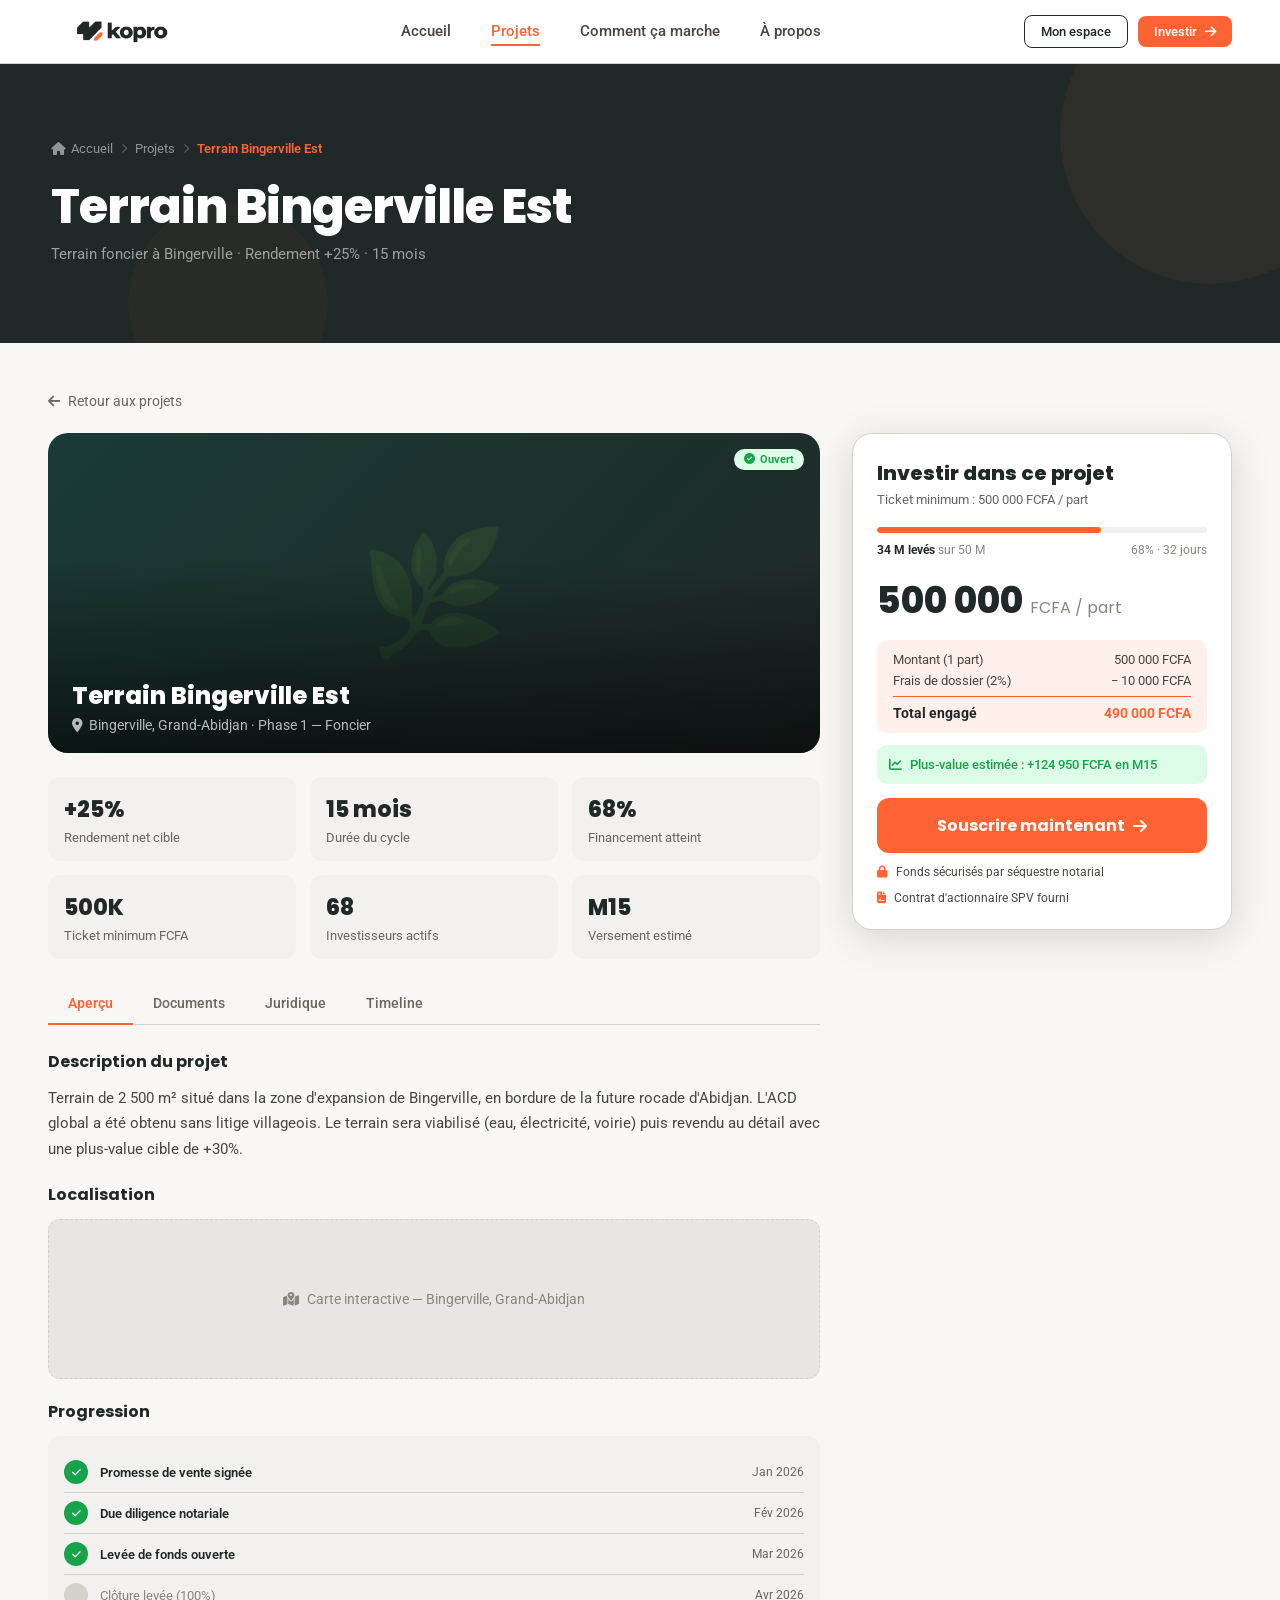
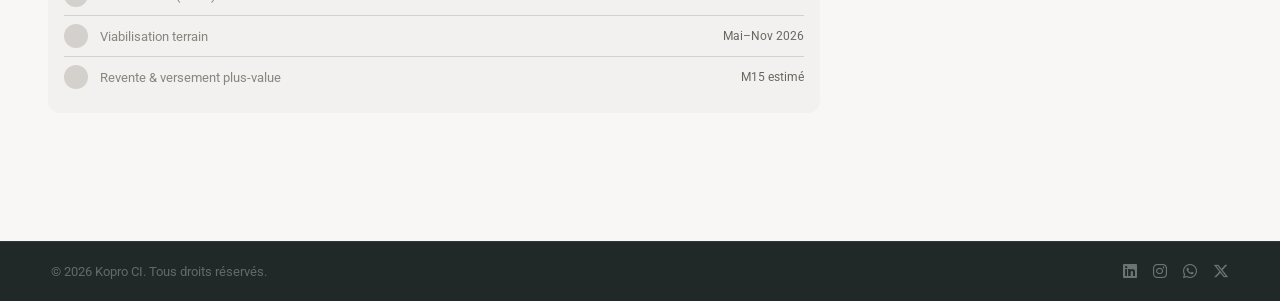
==== detail.html @ 13fc4066 "first commit" ====
<!DOCTYPE html>
<html lang="fr">

<head>
  <meta charset="UTF-8" />
  <meta name="viewport" content="width=device-width, initial-scale=1.0" />
  <title>Kopro — Terrain Bingerville Est</title>
  <link
    href="https://fonts.googleapis.com/css2?family=Poppins:wght@400;500;600;700;800&family=Roboto:wght@300;400;500&display=swap"
    rel="stylesheet" />
  <link rel="stylesheet" href="https://cdnjs.cloudflare.com/ajax/libs/font-awesome/6.5.1/css/all.min.css" />
  <link rel="stylesheet" href="css/style.css" />
</head>

<body>


  <!-- ════════════════════════════════════
     NAVIGATION
════════════════════════════════════ -->
  <nav class="nav">
    <a class="nav-logo" href="index.html">
      <img src="assets/images/logo2.png" alt="Kopro Logo" class="nav-logo-img">
    </a>
    <div class="nav-links">
      <a class="nav-link" href="index.html">Accueil</a>
      <a class="nav-link  active" href="projects.html">Projets</a>
      <a class="nav-link" href="#">Comment ça marche</a>
      <a class="nav-link" href="#">À propos</a>
    </div>
    <div class="nav-actions">
      <a class="btn-secondary btn-sm" href="dashboard.html">Mon espace</a>
      <a class="btn-primary btn-sm" href="subscribe.html">Investir <i class="fa-solid fa-arrow-right"></i></a>
    </div>
  </nav>

  <!-- ════════════════════════════════════
     BANNIÈRE
════════════════════════════════════ -->
  <div class="page-banner">
    <div class="breadcrumb">
      <a class="breadcrumb-link" href="index.html">
        <i class="fa-solid fa-house"></i> Accueil
      </a>
      <i class="fa-solid fa-chevron-right breadcrumb-sep"></i>
      <a class="breadcrumb-link" href="projects.html">Projets</a>
      <i class="fa-solid fa-chevron-right breadcrumb-sep"></i>
      <span class="breadcrumb-current">Terrain Bingerville Est</span>
    </div>
    <div class="page-banner-inner">
      <!-- Gauche -->
      <div class="page-banner-left">
        <h1 class="page-banner-title">Terrain Bingerville Est</h1>
        <p class="page-banner-sub">
          Terrain foncier à Bingerville · Rendement +25% · 15 mois
        </p>
      </div>

    </div>
  </div>

  <!-- ════════════════════════════════════
     CONTENU PRINCIPAL
════════════════════════════════════ -->
  <div class="project-detail">

    <a class="btn-back" href="projects.html">
      <i class="fa-solid fa-arrow-left"></i> Retour aux projets
    </a>

    <div class="detail-grid">


      <!-- ══════════════════════════════
         COLONNE GAUCHE
    ══════════════════════════════ -->
      <div class="detail-left">

        <!-- Image bannière projet -->
        <div class="detail-banner">
          <span class="detail-banner-emoji">🌿</span>
          <div class="detail-banner-overlay"></div>
          <div class="detail-banner-content">
            <div class="detail-banner-title">Terrain Bingerville Est</div>
            <div class="detail-banner-sub">
              <i class="fa-solid fa-location-dot"></i>
              Bingerville, Grand-Abidjan · Phase 1 — Foncier
            </div>
          </div>
          <div class="badge badge-green detail-banner-badge">
            <i class="fa-solid fa-circle-check"></i> Ouvert
          </div>
        </div>

        <!-- Métriques clés -->
        <div class="detail-metrics">

          <div class="detail-metric">
            <div class="detail-metric-val text-orange">+25%</div>
            <div class="detail-metric-lbl">Rendement net cible</div>
          </div>

          <div class="detail-metric">
            <div class="detail-metric-val">15 mois</div>
            <div class="detail-metric-lbl">Durée du cycle</div>
          </div>

          <div class="detail-metric">
            <div class="detail-metric-val">68%</div>
            <div class="detail-metric-lbl">Financement atteint</div>
          </div>

          <div class="detail-metric">
            <div class="detail-metric-val">500K</div>
            <div class="detail-metric-lbl">Ticket minimum FCFA</div>
          </div>

          <div class="detail-metric">
            <div class="detail-metric-val">68</div>
            <div class="detail-metric-lbl">Investisseurs actifs</div>
          </div>

          <div class="detail-metric">
            <div class="detail-metric-val">M15</div>
            <div class="detail-metric-lbl">Versement estimé</div>
          </div>

        </div>

        <!-- Onglets -->
        <div class="detail-tabs">
          <button class="detail-tab detail-tab--active" onclick="changerOnglet('apercu', this)">
            Aperçu
          </button>
          <button class="detail-tab" onclick="changerOnglet('docs', this)">
            Documents
          </button>
          <button class="detail-tab" onclick="changerOnglet('juridique', this)">
            Juridique
          </button>
          <button class="detail-tab" onclick="changerOnglet('timeline', this)">
            Timeline
          </button>
        </div>


        <!-- ── ONGLET : APERÇU ── -->
        <div class="tab-content tab-content--active" id="tab-apercu">

          <h3 class="detail-section-title">Description du projet</h3>
          <p class="detail-text">
            Terrain de 2 500 m² situé dans la zone d'expansion de Bingerville,
            en bordure de la future rocade d'Abidjan. L'ACD global a été obtenu
            sans litige villageois. Le terrain sera viabilisé (eau, électricité,
            voirie) puis revendu au détail avec une plus-value cible de +30%.
          </p>

          <h3 class="detail-section-title">Localisation</h3>
          <div class="map-placeholder">
            <i class="fa-solid fa-map-location-dot"></i>
            Carte interactive — Bingerville, Grand-Abidjan
          </div>

          <h3 class="detail-section-title">Progression</h3>
          <div class="timeline-list">

            <div class="timeline-item">
              <div class="timeline-dot timeline-dot--done">
                <i class="fa-solid fa-check"></i>
              </div>
              <span class="timeline-label timeline-label--done">Promesse de vente signée</span>
              <span class="timeline-date">Jan 2026</span>
            </div>

            <div class="timeline-item">
              <div class="timeline-dot timeline-dot--done">
                <i class="fa-solid fa-check"></i>
              </div>
              <span class="timeline-label timeline-label--done">Due diligence notariale</span>
              <span class="timeline-date">Fév 2026</span>
            </div>

            <div class="timeline-item">
              <div class="timeline-dot timeline-dot--done">
                <i class="fa-solid fa-check"></i>
              </div>
              <span class="timeline-label timeline-label--done">Levée de fonds ouverte</span>
              <span class="timeline-date">Mar 2026</span>
            </div>

            <div class="timeline-item">
              <div class="timeline-dot"></div>
              <span class="timeline-label">Clôture levée (100%)</span>
              <span class="timeline-date">Avr 2026</span>
            </div>

            <div class="timeline-item">
              <div class="timeline-dot"></div>
              <span class="timeline-label">Viabilisation terrain</span>
              <span class="timeline-date">Mai–Nov 2026</span>
            </div>

            <div class="timeline-item timeline-item--last">
              <div class="timeline-dot"></div>
              <span class="timeline-label">Revente & versement plus-value</span>
              <span class="timeline-date">M15 estimé</span>
            </div>

          </div>

        </div>


        <!-- ── ONGLET : DOCUMENTS ── -->
        <div class="tab-content" id="tab-docs">

          <h3 class="detail-section-title">Documents juridiques</h3>

          <div class="doc-row">
            <div class="doc-info">
              <i class="fa-solid fa-file-pdf doc-icon"></i>
              <div>
                <div class="doc-name">Arrêté de Concession Définitive (ACD)</div>
                <div class="doc-status doc-status--ok">
                  <i class="fa-solid fa-circle-check"></i> Vérifié par notaire
                </div>
              </div>
            </div>
            <span class="doc-dl">
              <i class="fa-solid fa-download"></i> Télécharger
            </span>
          </div>

          <div class="doc-row">
            <div class="doc-info">
              <i class="fa-solid fa-file-pdf doc-icon"></i>
              <div>
                <div class="doc-name">Rapport de due diligence notariale</div>
                <div class="doc-status doc-status--ok">
                  <i class="fa-solid fa-circle-check"></i> Vérifié par notaire
                </div>
              </div>
            </div>
            <span class="doc-dl">
              <i class="fa-solid fa-download"></i> Télécharger
            </span>
          </div>

          <div class="doc-row">
            <div class="doc-info">
              <i class="fa-solid fa-file-pdf doc-icon"></i>
              <div>
                <div class="doc-name">Statuts de la SPV</div>
                <div class="doc-status doc-status--ok">
                  <i class="fa-solid fa-circle-check"></i> Vérifié par notaire
                </div>
              </div>
            </div>
            <span class="doc-dl">
              <i class="fa-solid fa-download"></i> Télécharger
            </span>
          </div>

          <div class="doc-row">
            <div class="doc-info">
              <i class="fa-solid fa-file-pdf doc-icon"></i>
              <div>
                <div class="doc-name">Contrat d'actionnaire type</div>
                <div class="doc-status">
                  <i class="fa-solid fa-clock"></i> En cours de validation
                </div>
              </div>
            </div>
            <span class="doc-dl">
              <i class="fa-solid fa-download"></i> Télécharger
            </span>
          </div>

        </div>


        <!-- ── ONGLET : JURIDIQUE ── -->
        <div class="tab-content" id="tab-juridique">

          <h3 class="detail-section-title">Structure juridique</h3>
          <p class="detail-text">
            Le terrain est logé dans une SAS dédiée (SPV) :
            <strong>Kopro Bingerville 01 SAS</strong>. En investissant,
            vous devenez actionnaire de cette SPV, distincte de Kopro.
            Vos fonds sont bloqués sur un compte séquestre notarial.
          </p>

          <div class="info-box info-box--orange">
            <div class="info-box-title">
              <i class="fa-solid fa-lock"></i> Garantie séquestre
            </div>
            <p>
              Vos fonds ne transitent jamais par les comptes Kopro.
              Notaire partenaire : <strong>Maître [Nom], Abidjan</strong>.
            </p>
          </div>

        </div>


        <!-- ── ONGLET : TIMELINE ── -->
        <div class="tab-content" id="tab-timeline">

          <h3 class="detail-section-title">Calendrier prévisionnel</h3>

          <div class="cal-list">

            <div class="cal-item">
              <div class="cal-item-left">
                <div class="cal-badge">M1–M3</div>
                <div class="cal-line"></div>
              </div>
              <div class="cal-item-body">
                <div class="cal-item-title">Montage juridique</div>
                <div class="cal-item-desc">
                  Constitution SPV, signature convention séquestre, promesse vente
                </div>
              </div>
            </div>

            <div class="cal-item">
              <div class="cal-item-left">
                <div class="cal-badge">M4–M6</div>
                <div class="cal-line"></div>
              </div>
              <div class="cal-item-body">
                <div class="cal-item-title">Levée de fonds</div>
                <div class="cal-item-desc">
                  Ouverture souscriptions, collecte 50M FCFA auprès de 100 investisseurs
                </div>
              </div>
            </div>

            <div class="cal-item">
              <div class="cal-item-left">
                <div class="cal-badge">M6–M12</div>
                <div class="cal-line"></div>
              </div>
              <div class="cal-item-body">
                <div class="cal-item-title">Viabilisation</div>
                <div class="cal-item-desc">
                  Obtention ACD définitif, viabilisation voirie, eau, électricité
                </div>
              </div>
            </div>

            <div class="cal-item cal-item--last">
              <div class="cal-item-left">
                <div class="cal-badge cal-badge--orange">M13–M15</div>
              </div>
              <div class="cal-item-body">
                <div class="cal-item-title">Revente & versement</div>
                <div class="cal-item-desc">
                  Vente au détail des lots, distribution plus-value nette
                </div>
              </div>
            </div>

          </div>

        </div>

      </div><!-- /detail-left -->


      <!-- ══════════════════════════════
         COLONNE DROITE — SOUSCRIPTION
    ══════════════════════════════ -->
      <aside class="detail-sidebar">
        <div class="subscribe-box">

          <div class="subscribe-box-title">Investir dans ce projet</div>
          <div class="subscribe-box-sub">Ticket minimum : 500 000 FCFA / part</div>

          <div class="progress-bar">
            <div class="progress-fill" style="width:68%"></div>
          </div>

          <div class="progress-meta">
            <span><strong>34 M levés</strong> sur 50 M</span>
            <span>68% · 32 jours</span>
          </div>

          <div class="price-big">
            500 000 <span class="price-unit">FCFA / part</span>
          </div>

          <div class="parts-total">

            <div class="parts-total-row">
              <span>Montant (1 part)</span>
              <span>500 000 FCFA</span>
            </div>

            <div class="parts-total-row">
              <span>Frais de dossier (2%)</span>
              <span>− 10 000 FCFA</span>
            </div>

            <hr class="parts-divider" />

            <div class="parts-total-row parts-total-row--bold">
              <span>Total engagé</span>
              <span class="text-orange">490 000 FCFA</span>
            </div>

          </div>

          <div class="plusvalue-box">
            <i class="fa-solid fa-chart-line"></i>
            Plus-value estimée : +124 950 FCFA en M15
          </div>

          <a class="subscribe-btn" href="subscribe.html">
            Souscrire maintenant <i class="fa-solid fa-arrow-right" style="color: white;"></i>
          </a>

          <div class="trust-row">
            <i class="fa-solid fa-lock"></i>
            <span>Fonds sécurisés par séquestre notarial</span>
          </div>

          <div class="trust-row">
            <i class="fa-solid fa-file-contract"></i>
            <span>Contrat d'actionnaire SPV fourni</span>
          </div>

        </div>
      </aside>


    </div>
  </div>


<footer class="footer">

  <!-- Bas du footer -->
  <div class="footer-bottom">
    <div class="footer-bottom-inner">
      <span>© 2026 Kopro CI. Tous droits réservés.</span>
      <div class="footer-socials">
        <a href="#"><i class="fa-brands fa-linkedin"></i></a>
        <a href="#"><i class="fa-brands fa-instagram"></i></a>
        <a href="#"><i class="fa-brands fa-whatsapp"></i></a>
        <a href="#"><i class="fa-brands fa-x-twitter"></i></a>
      </div>
    </div>
  </div>

</footer>
  <!-- ════════════════════════════════════
     SCRIPTS
════════════════════════════════════ -->
  <script>
    function changerOnglet(nom, btn) {
      document.querySelectorAll('.tab-content').forEach(t => t.classList.remove('tab-content--active'));
      document.querySelectorAll('.detail-tab').forEach(t => t.classList.remove('detail-tab--active'));
      document.getElementById('tab-' + nom).classList.add('tab-content--active');
      btn.classList.add('detail-tab--active');
    }
  </script>


</body>

</html>
---- css/style.css ----
/* ============================================================
   style.css — Kopro
   ============================================================ */


/* ─────────────────────────────────────────────
   VARIABLES
───────────────────────────────────────────── */
:root {
  --charcoal:       #202928;
  --charcoal-light: #2D3A38;
  --orange:         #FF6334;
  --orange-light:   #FF8255;
  --orange-pale:    #FFF0EB;
  --off-white:      #F8F7F5;
  --gray-100:       #F2F1EF;
  --gray-200:       #E8E6E3;
  --gray-300:       #D4D0CB;
  --gray-500:       #8A857E;
  --gray-600:       #6B6560;
  --gray-700:       #4A4540;
  --green:          #16A34A;
  --green-pale:     #DCFCE7;
  --radius:         14px;
  --shadow:         0 2px 16px rgba(0, 0, 0, 0.08);
  --shadow-lg:      0 8px 40px rgba(0, 0, 0, 0.14);
  --sidebar-w:      240px;
  --topbar-h:       60px;
}


/* ─────────────────────────────────────────────
   RESET & BASE
───────────────────────────────────────────── */
*, *::before, *::after {
  box-sizing: border-box;
  margin: 0;
  padding: 0;
}

body {
  font-family: 'Roboto', sans-serif;
  background: var(--off-white);
  color: var(--charcoal);
  -webkit-font-smoothing: antialiased;
}

h1, h2, h3, h4 {
  font-family: 'Poppins', sans-serif;
}

a {
  text-decoration: none;
  color: inherit;
}

/* Utilitaires */
.text-orange { color: var(--orange); }
.link-orange { color: var(--orange); cursor: pointer; }

/* Scrollbar */
::-webkit-scrollbar       { width: 6px; }
::-webkit-scrollbar-track { background: var(--gray-100); }
::-webkit-scrollbar-thumb { background: var(--gray-300); border-radius: 3px; }


/* ─────────────────────────────────────────────
   ANIMATIONS
───────────────────────────────────────────── */
@keyframes fadeUp {
  from { opacity: 0; transform: translateY(24px); }
  to   { opacity: 1; transform: translateY(0); }
}

@keyframes pulse {
  0%, 100% { opacity: 1; }
  50%       { opacity: 0.5; }
}

.anim-fade-up { animation: fadeUp 0.55s cubic-bezier(.22, .68, 0, 1.2) both; }
.anim-delay-1 { animation-delay: 0.08s; }
.anim-delay-2 { animation-delay: 0.16s; }
.anim-delay-3 { animation-delay: 0.24s; }
.anim-delay-4 { animation-delay: 0.32s; }


/* ─────────────────────────────────────────────
   NAVIGATION
───────────────────────────────────────────── */
.nav {
  position: sticky;
  top: 0;
  z-index: 100;
  height: 64px;
  display: flex;
  align-items: center;
  justify-content: space-between;
  padding: 0 clamp(16px, 4vw, 48px);
  background: rgba(255, 255, 255, 0.92);
  backdrop-filter: blur(12px);
  border-bottom: 1px solid var(--gray-300);
}

.nav-logo {
  display: flex;
  align-items: center;
  gap: 8px;
}

.nav-logo-icon {
  width: 36px;
  height: 36px;
  border-radius: 8px;
  background: var(--charcoal);
  display: flex;
  align-items: center;
  justify-content: center;
  position: relative;
  overflow: hidden;
}

.nav-logo-icon::after {
  content: '';
  position: absolute;
  bottom: 8px;
  right: 8px;
  width: 10px;
  height: 10px;
  background: var(--orange);
  transform: rotate(45deg);
}

.nav-links {
  display: flex;
  align-items: center;
  gap: 40px;
}

.nav-link {
  font-size: 15px;
  font-weight: 500;
  color: var(--gray-700);
  padding: 4px 0;
  border-bottom: 2px solid transparent;
  transition: color 0.2s;
}

.nav-link:hover,
.nav-link.active {
  color: var(--orange);
  border-bottom-color: var(--orange);
}

.nav-actions {
  display: flex;
  gap: 10px;
  align-items: center;
}

.nav-logo {
    display: flex;
    align-items: center;
    text-decoration: none;
}

.nav-logo-img {
    height: 150px; /* ajuste selon tes besoins */
    width: auto;
    display: block;
}

.sidebar-logo-image {
    height: 58px;
    width: auto;
    display: block;
    margin: 0 auto;
    object-fit: contain;
}
/* ─────────────────────────────────────────────
   BOUTONS
───────────────────────────────────────────── */
.btn-primary {
  display: inline-flex;
  align-items: center;
  gap: 8px;
  background: var(--orange);
  color: white;
  border: none;
  cursor: pointer;
  padding: 10px 22px;
  border-radius: 8px;
  font-family: 'Roboto', sans-serif;
  font-weight: 500;
  font-size: 14px;
  transition: background 0.2s, transform 0.2s, box-shadow 0.2s;
  white-space: nowrap;
}

.btn-primary:hover {
  background: var(--orange-light);
  transform: translateY(-1px);
  box-shadow: 0 4px 16px rgba(255, 99, 52, 0.3);
}

.btn-secondary {
  display: inline-flex;
  align-items: center;
  gap: 8px;
  background: transparent;
  color: var(--charcoal);
  border: 1.5px solid var(--charcoal);
  cursor: pointer;
  padding: 10px 22px;
  border-radius: 8px;
  font-family: 'Roboto', sans-serif;
  font-weight: 500;
  font-size: 14px;
  transition: background 0.2s, color 0.2s;
  white-space: nowrap;
}

.btn-secondary:hover {
  background: var(--charcoal);
  color: white;
}

/* Variantes de taille */
.btn-sm   { font-size: 13px !important; padding: 8px 16px !important; }
.btn-lg   { font-size: 15px !important; padding: 14px 28px !important; }
.btn-full { width: 100%; justify-content: center; padding: 14px !important; font-size: 15px !important; border-radius: 12px !important; margin-top: 8px; }

/* Paire retour / suivant */
.btn-row      { display: flex; gap: 10px; margin-top: 20px; }
.btn-row-back { flex: 1; padding: 13px !important; justify-content: center; }
.btn-row-next { flex: 2; padding: 13px !important; border-radius: 10px !important; justify-content: center; }

/* Bouton retour page */
.btn-back {
  display: inline-flex;
  align-items: center;
  gap: 8px;
  margin-bottom: 24px;
  border: none;
  background: none;
  cursor: pointer;
  font-size: 14px;
  font-family: 'Roboto', sans-serif;
  color: var(--gray-600);
  transition: color 0.2s;
}

.btn-back:hover {
  color: var(--orange);
}


/* ─────────────────────────────────────────────
   BADGES
───────────────────────────────────────────── */
.badge {
  display: inline-flex;
  align-items: center;
  gap: 5px;
  font-size: 11px;
  font-weight: 700;
  padding: 4px 10px;
  border-radius: 100px;
}

.badge-orange { background: var(--orange-pale); color: var(--orange); }
.badge-green  { background: var(--green-pale);  color: var(--green); }


/* ─────────────────────────────────────────────
   BARRE DE PROGRESSION
───────────────────────────────────────────── */
.progress-bar {
  height: 6px;
  background: var(--gray-100);
  border-radius: 100px;
  margin: 10px 0;
  overflow: hidden;
}

.progress-fill {
  height: 100%;
  background: var(--orange);
  border-radius: 100px;
}


/* ─────────────────────────────────────────────
   SECTIONS
───────────────────────────────────────────── */
.section {
  padding: clamp(48px, 8vw, 100px) clamp(16px, 4vw, 80px);
  max-width: 1280px;
  margin: 0 auto;
}

.section--no-top { padding-top: 0; }

.section-header {
  display: flex;
  justify-content: space-between;
  align-items: flex-end;
}

.section-tag {
  display: inline-flex;
  align-items: center;
  gap: 6px;
  font-size: 12px;
  font-weight: 700;
  color: var(--orange);
  letter-spacing: 1px;
  text-transform: uppercase;
  margin-bottom: 12px;
}

.section-title {
  font-family: 'Poppins', sans-serif;
  font-weight: 800;
  font-size: clamp(28px, 4vw, 46px);
  letter-spacing: -1px;
  color: var(--charcoal);
  margin-bottom: 14px;
  line-height: 1.1;
}

.section-sub {
  font-size: 16px;
  color: var(--gray-600);
  max-width: 540px;
  line-height: 1.65;
}


/* ─────────────────────────────────────────────
   HERO
───────────────────────────────────────────── */
.hero {
  min-height: calc(100vh - 64px);
  display: grid;
  grid-template-columns: 1fr 1fr;
  align-items: center;
  gap: 48px;
  padding: clamp(32px, 6vw, 80px) clamp(16px, 4vw, 80px);
  max-width: 1280px;
  margin: 0 auto;
}

.hero-tag {
  display: inline-flex;
  align-items: center;
  gap: 8px;
  background: var(--orange-pale);
  color: var(--orange);
  padding: 6px 14px;
  border-radius: 100px;
  font-size: 13px;
  font-weight: 600;
  margin-bottom: 20px;
}

.hero-tag-dot {
  width: 6px;
  height: 6px;
  background: var(--orange);
  border-radius: 50%;
  animation: pulse 2s infinite;
}

.hero-title {
  font-family: 'Poppins', sans-serif;
  font-weight: 800;
  font-size: clamp(36px, 5vw, 62px);
  line-height: 1.05;
  letter-spacing: -1.5px;
  color: var(--charcoal);
  margin-bottom: 20px;
}

.hero-sub {
  font-size: 17px;
  color: var(--gray-700);
  line-height: 1.65;
  max-width: 480px;
  margin-bottom: 36px;
}

.hero-actions {
  display: flex;
  gap: 12px;
  flex-wrap: wrap;
  margin-bottom: 48px;
}

.hero-stats    { display: flex; gap: 32px; flex-wrap: wrap; }
.hero-stat-val { font-family: 'Poppins', sans-serif; font-size: 28px; font-weight: 800; color: var(--charcoal); }
.hero-stat-lbl { font-size: 12px; color: var(--gray-700); margin-top: 2px; }

.hero-visual {
  background: var(--charcoal);
  border-radius: 24px;
  padding: 28px;
  position: relative;
  overflow: hidden;
}

.hero-visual::before {
  content: '';
  position: absolute;
  top: -60px;
  right: -60px;
  width: 200px;
  height: 200px;
  background: var(--orange);
  border-radius: 50%;
  opacity: 0.08;
}

.hero-card {
  background: white;
  border-radius: 16px;
  padding: 20px;
  margin-bottom: 14px;
  box-shadow: var(--shadow);
}

.hero-card-top  { display: flex; justify-content: space-between; align-items: flex-start; margin-bottom: 12px; }
.hero-card-name { font-family: 'Poppins', sans-serif; font-weight: 700; font-size: 15px; color: var(--charcoal); }
.hero-card-loc  { font-size: 12px; color: var(--gray-700); margin-top: 2px; display: flex; align-items: center; gap: 4px; }
.hero-card-loc  i { color: var(--orange); }
.hero-card-meta { display: flex; justify-content: space-between; font-size: 12px; color: var(--gray-700); }
.hero-card-meta strong { color: var(--charcoal); }
.hero-card-meta span { color: var(--charcoal); }

.hero-mini-stats    { display: grid; grid-template-columns: repeat(3, 1fr); gap: 10px; }
.hero-mini-stat     { background: rgba(255,255,255,0.08); border-radius: 12px; padding: 12px; text-align: center; }
.hero-mini-stat-val { font-family: 'Poppins', sans-serif; font-size: 18px; font-weight: 800; color: white; }
.hero-mini-stat-val span { color: var(--orange); }
.hero-mini-stat-lbl { font-size: 13px; color: rgba(255,255,255,0.5); margin-top: 3px; }


/* ─────────────────────────────────────────────
   TRUST STRIP
───────────────────────────────────────────── */
.trust-strip {
  background: var(--charcoal);
  padding: 28px clamp(16px, 4vw, 80px);
}

.trust-inner {
  max-width: 1280px;
  margin: 0 auto;
  display: flex;
  justify-content: space-between;
  align-items: center;
  flex-wrap: wrap;
  gap: 24px;
}

.trust-item  { display: flex; align-items: center; gap: 12px; }

.trust-icon {
  width: 40px;
  height: 40px;
  background: white;
  border-radius: 10px;
  display: flex;
  align-items: center;
  justify-content: center;
  color: var(--orange);
  font-size: 17px;
}

.trust-label { font-size: 13px; font-weight: 600; color: white; }
.trust-sub   { font-size: 11px; color: rgba(255,255,255,0.45); margin-top: 1px; }


/* ─────────────────────────────────────────────
   ÉTAPES (Comment ça marche)
───────────────────────────────────────────── */
.steps {
  display: grid;
  grid-template-columns: repeat(4, 1fr);
  gap: 20px;
  margin-top: 52px;
}

.step-card {
  background: white;
  border-radius: var(--radius);
  padding: 24px;
  border: 1.5px solid transparent;
  transition: all 0.25s;
}

.step-card:hover {
  border-color: var(--orange);
  transform: translateY(-4px);
  box-shadow: var(--shadow-lg);
}

.step-num {
  width: 40px;
  height: 40px;
  background: var(--charcoal);
  color: white;
  border-radius: 10px;
  display: flex;
  align-items: center;
  justify-content: center;
  font-family: 'Poppins', sans-serif;
  font-weight: 800;
  font-size: 18px;
  margin-bottom: 16px;
}

.step-num--orange { background: var(--orange); }
.step-title { font-family: 'Poppins', sans-serif; font-weight: 700; font-size: 16px; color: var(--charcoal); margin-bottom: 8px; }
.step-desc  { font-size: 13.5px; color: var(--gray-600); line-height: 1.6; }


/* ─────────────────────────────────────────────
   BANNIÈRE DE PAGE
───────────────────────────────────────────── */
.page-banner {
  background: var(--charcoal);
  padding: clamp(40px, 6vw, 80px) clamp(16px, 4vw, 80px);
  position: relative;
  overflow: hidden;
}

.page-banner::before {
  content: '';
  position: absolute;
  top: -80px;
  right: -80px;
  width: 300px;
  height: 300px;
  background: var(--orange);
  border-radius: 50%;
  opacity: 0.06;
}

.page-banner::after {
  content: '';
  position: absolute;
  bottom: -60px;
  left: 10%;
  width: 200px;
  height: 200px;
  background: var(--orange);
  border-radius: 50%;
  opacity: 0.04;
}

.page-banner-inner {
  max-width: 1280px;
  margin: 0 auto;
  position: relative;
  z-index: 1;
  display: flex;
  justify-content: space-between;
  align-items: center;
  gap: 40px;
}

.page-banner-left {
  display: flex;
  flex-direction: column;
  gap: 8px;
}

.page-banner-right {
  display: flex;
  flex-direction: column;
  align-items: flex-end;
  flex-shrink: 0;
}

.page-banner-tag {
  display: inline-flex;
  align-items: center;
  gap: 6px;
  font-size: 12px;
  font-weight: 700;
  color: var(--orange);
  letter-spacing: 1px;
  text-transform: uppercase;
}

.page-banner-title {
  font-family: 'Poppins', sans-serif;
  font-weight: 800;
  font-size: clamp(28px, 4vw, 48px);
  color: white;
  letter-spacing: -1px;
  line-height: 1.1;
}

.page-banner-sub {
  font-size: 15px;
  color: rgba(255, 255, 255, 0.55);
  max-width: 520px;
  line-height: 1.65;
}

/* Stats dans la bannière */
.page-banner-stats {
  display: flex;
  gap: 32px;
}

.page-banner-stat     { text-align: center; }
.page-banner-stat-val { font-family: 'Poppins', sans-serif; font-size: 26px; font-weight: 800; color: white; }
.page-banner-stat-lbl { font-size: 11px; color: rgba(255,255,255,0.45); margin-top: 2px; }


/* ─────────────────────────────────────────────
   FIL D'ARIANE (Breadcrumb)
───────────────────────────────────────────── */
.breadcrumb {
  display: flex;
  align-items: center;
  gap: 8px;
  font-size: 13px;
  margin-bottom: 25px;
}

.breadcrumb-link {
  display: flex;
  align-items: center;
  gap: 5px;
  color: rgba(255, 255, 255, 0.5);
  transition: color 0.2s;
}

.breadcrumb-link:hover  { color: white; }
.breadcrumb-sep         { font-size: 10px; color: rgba(255,255,255,0.25); }
.breadcrumb-current     { color: var(--orange); font-weight: 600; }


/* ─────────────────────────────────────────────
   CARTES PROJETS
───────────────────────────────────────────── */
.projects-grid {
  display: grid;
  grid-template-columns: repeat(3, 1fr);
  gap: 24px;
  margin-top: 48px;
}

.project-card {
  background: white;
  border-radius: 18px;
  overflow: hidden;
  border: 1.5px solid transparent;
  box-shadow: var(--shadow);
  transition: all 0.25s;
}

.project-card:hover {
  border-color: var(--orange);
  transform: translateY(-4px);
  box-shadow: var(--shadow-lg);
}

.project-img {
  height: 180px;
  position: relative;
  display: flex;
  align-items: center;
  justify-content: center;
  font-size: 64px;
}

.project-img-emoji { opacity: 0.3; }

.project-img-label {
  position: absolute;
  bottom: 12px;
  left: 12px;
  background: rgba(0,0,0,0.5);
  backdrop-filter: blur(8px);
  color: white;
  font-size: 12px;
  padding: 4px 10px;
  border-radius: 100px;
}

.project-img-badge { position: absolute; top: 12px; right: 12px;  }

.project-body { padding: 20px; }
.project-name { font-family: 'Poppins', sans-serif; font-weight: 700; font-size: 17px; color: var(--charcoal); margin-bottom: 4px; }
.project-loc  { font-size: 12px; color: var(--gray-600); margin-bottom: 14px; display: flex; align-items: center; gap: 5px; }
.project-loc  i { color: var(--orange); }

.project-stats    { display: grid; grid-template-columns: repeat(3, 1fr); gap: 10px; margin-bottom: 16px; }
.project-stat-val { font-family: 'Poppins', sans-serif; font-size: 18px; font-weight: 700; color: var(--charcoal); }
.project-stat-lbl { font-size: 11px; color: var(--gray-600); margin-top: 1px; }

.project-progress-meta { display: flex; justify-content: space-between; font-size: 12px; color: var(--gray-600); margin-bottom: 6px; }
.project-progress-meta strong { color: var(--charcoal); }
.project-pct-label { font-size: 12px; color: var(--gray-600); text-align: right; margin-top: 4px; }

.project-btn {
  display: flex;
  align-items: center;
  justify-content: center;
  gap: 8px;
  width: 100%;
  padding: 12px;
  border-radius: 10px;
  background: var(--charcoal);
  color: white;
  border: none;
  cursor: pointer;
  font-family: 'Roboto', sans-serif;
  font-weight: 500;
  font-size: 14px;
  transition: background 0.2s;
  margin-top: 8px;
}

.project-btn i {
  transition: transform 0.3s ease;
}

.project-btn:hover {
  background: var(--orange);
  color: white;
}

.project-btn:hover i {
  transform: translateX(5px);
}

.project-btn--green { background: var(--green); }

/* Filtres */
.filter-bar { display: flex; gap: 10px; flex-wrap: wrap; }

.filter-btn {
  padding: 8px 16px;
  border-radius: 100px;
  border: 1.5px solid var(--gray-300);
  background: white;
  color: var(--gray-700);
  font-size: 13px;
  font-weight: 500;
  font-family: 'Roboto', sans-serif;
  cursor: pointer;
  transition: all 0.2s;
}

.filter-btn:hover,
.filter-btn--active { border-color: var(--orange); background: var(--orange-pale); color: var(--orange); }


/* ─────────────────────────────────────────────
   DÉTAIL PROJET
───────────────────────────────────────────── */
.project-detail {
  max-width: 1280px;
  margin: 0 auto;
  padding: clamp(24px, 4vw, 48px) clamp(16px, 4vw, 48px);
}

.detail-grid {
  display: grid;
  grid-template-columns: 1fr 380px;
  gap: 32px;
  align-items: flex-start;
}

.detail-banner {
  height: 320px;
  background: linear-gradient(135deg, #1a3a35, #202928);
  border-radius: 20px;
  position: relative;
  overflow: hidden;
  display: flex;
  align-items: center;
  justify-content: center;
  font-size: 120px;
  margin-bottom: 24px;
}

.detail-banner-emoji   { opacity: 0.15; }
.detail-banner-overlay { position: absolute; inset: 0; background: linear-gradient(to top, rgba(0,0,0,0.6), transparent 60%); }
.detail-banner-content { position: absolute; bottom: 20px; left: 24px; color: white; }
.detail-banner-title   { font-family: 'Poppins', sans-serif; font-size: 24px; font-weight: 800; }
.detail-banner-sub     { font-size: 14px; opacity: 0.7; display: flex; align-items: center; gap: 6px; margin-top: 4px; }
.detail-banner-badge   { position: absolute; top: 16px; right: 16px; }

.detail-metrics {
  display: grid;
  grid-template-columns: repeat(3, 1fr);
  gap: 14px;
  margin-bottom: 24px;
}

.detail-metric     { background: var(--gray-100); border-radius: 12px; padding: 16px; }
.detail-metric-val { font-family: 'Poppins', sans-serif; font-size: 22px; font-weight: 800; color: var(--charcoal); }
.detail-metric-lbl { font-size: 13px; color: var(--gray-600); margin-top: 4px; }

/* Onglets */
.detail-tabs {
  display: flex;
  border-bottom: 1.5px solid var(--gray-300);
  margin-bottom: 24px;
}

.detail-tab {
  padding: 12px 20px;
  font-size: 14px;
  font-weight: 500;
  cursor: pointer;
  color: var(--gray-600);
  border-bottom: 2px solid transparent;
  margin-bottom: -1.5px;
  font-family: 'Roboto', sans-serif;
  transition: all 0.2s;
  background: none;
  border-top: none;
  border-left: none;
  border-right: none;
}

.detail-tab:hover   { color: var(--charcoal); }
.detail-tab--active { color: var(--orange); border-bottom-color: var(--orange); font-weight: 600; }

.tab-content         { display: none; }
.tab-content--active { display: block; }

.detail-section-title { font-family: 'Poppins', sans-serif; font-weight: 700; font-size: 16px; color: var(--charcoal); margin: 20px 0 12px; }
.detail-text          { font-size: 15px; color: var(--gray-700); line-height: 1.7; }

.map-placeholder {
  height: 160px;
  background: var(--gray-200);
  border-radius: 12px;
  display: flex;
  align-items: center;
  justify-content: center;
  gap: 8px;
  color: var(--gray-500);
  font-size: 14px;
  border: 1px dashed var(--gray-300);
}

/* Timeline progression */
.timeline-list { background: var(--gray-100); border-radius: 12px; padding: 16px; }

.timeline-item {
  display: flex;
  align-items: center;
  gap: 12px;
  padding: 8px 0;
  border-bottom: 1px solid var(--gray-300);
}

.timeline-item--last  { border-bottom: none; }

.timeline-dot {
  width: 24px;
  height: 24px;
  border-radius: 50%;
  background: var(--gray-300);
  display: flex;
  align-items: center;
  justify-content: center;
  color: white;
  font-size: 10px;
  flex-shrink: 0;
}

.timeline-dot--done   { background: var(--green); }
.timeline-label       { flex: 1; font-size: 13px; color: var(--gray-500); }
.timeline-label--done { color: var(--charcoal); font-weight: 600; }
.timeline-date        { font-size: 12px; color: var(--gray-600); }

/* Calendrier prévisionnel */
.cal-list { display: flex; flex-direction: column; }

.cal-item {
  display: flex;
  gap: 16px;
  padding-bottom: 20px;
}

.cal-item--last { padding-bottom: 0; }

.cal-item-left {
  display: flex;
  flex-direction: column;
  align-items: center;
}

.cal-badge {
  width: 56px;
  height: 36px;
  border-radius: 10px;
  background: var(--charcoal);
  color: white;
  display: flex;
  align-items: center;
  justify-content: center;
  font-size: 10px;
  font-weight: 700;
  flex-shrink: 0;
}

.cal-badge--orange { background: var(--orange); }

.cal-line {
  width: 2px;
  flex: 1;
  background: var(--gray-300);
  margin-top: 4px;
  min-height: 30px;
}

.cal-item-body  { padding-top: 6px; }
.cal-item-title { font-family: 'Poppins', sans-serif; font-weight: 700; font-size: 14px; color: var(--charcoal); margin-bottom: 4px; }
.cal-item-desc  { font-size: 13px; color: var(--gray-600); line-height: 1.6; }

/* Boîtes info */
.info-box {
  border-radius: 12px;
  padding: 16px;
  margin-top: 16px;
  font-size: 13px;
  line-height: 1.6;
}

.info-box p           { font-size: 14px; color: var(--gray-600); line-height: 1.6; }
.info-box--orange     { background: var(--orange-pale); }
.info-box--gray       { background: var(--gray-100); }

.info-box-title {
  font-weight: 700;
  color: var(--orange);
  font-size: 14px;
  margin-bottom: 8px;
  display: flex;
  align-items: center;
  gap: 8px;
}

/* Lignes de document */
.doc-row {
  display: flex;
  align-items: center;
  justify-content: space-between;
  background: var(--gray-100);
  border-radius: 10px;
  padding: 12px 16px;
  margin-bottom: 8px;
}

.doc-info   { display: flex; align-items: center; gap: 12px; }
.doc-icon   { font-size: 18px; color: var(--orange); flex-shrink: 0; }
.doc-name   { font-size: 14px; font-weight: 600; color: var(--charcoal); }

.doc-status {
  font-size: 12px;
  color: var(--gray-500);
  margin-top: 2px;
  display: flex;
  align-items: center;
  gap: 4px;
}

.doc-status--ok { color: var(--green); }
.doc-date       { font-size: 11px; color: var(--gray-500); margin-top: 2px; }

.doc-dl {
  font-size: 13px;
  color: var(--orange);
  font-weight: 600;
  cursor: pointer;
  white-space: nowrap;
  display: flex;
  align-items: center;
  gap: 5px;
  flex-shrink: 0;
}


/* ─────────────────────────────────────────────
   BOX SOUSCRIPTION (sidebar détail)
───────────────────────────────────────────── */
.detail-sidebar { position: sticky; top: 80px; }

.subscribe-box {
  background: white;
  border-radius: 20px;
  padding: 24px;
  box-shadow: var(--shadow-lg);
  border: 1.5px solid var(--gray-300);
}

.subscribe-box-title { font-family: 'Poppins', sans-serif; font-weight: 800; font-size: 20px; color: var(--charcoal); margin-bottom: 4px; }
.subscribe-box-sub   { font-size: 13px; color: var(--gray-600); margin-bottom: 20px; }

.progress-meta {
  display: flex;
  justify-content: space-between;
  font-size: 12px;
  color: var(--gray-500);
  margin: 6px 0 16px;
}

.progress-meta strong { color: var(--charcoal); }

.price-big  { font-family: 'Poppins', sans-serif; font-size: 36px; font-weight: 800; color: var(--charcoal); margin-bottom: 4px; }
.price-unit { font-size: 16px; color: var(--gray-500); font-weight: 400; }

.parts-total {
  background: var(--orange-pale);
  border-radius: 10px;
  padding: 12px 16px;
  margin: 12px 0;
}

.parts-total-row { display: flex; justify-content: space-between; font-size: 13px; color: var(--gray-700); margin-bottom: 6px; }
.parts-total-row--bold { font-weight: 700; color: var(--charcoal); font-size: 14px; margin-bottom: 0; }
.parts-divider { border: none; height: 1px; background: var(--orange); margin: 8px 0; }

.plusvalue-box {
  background: var(--green-pale);
  border-radius: 10px;
  padding: 12px;
  font-size: 13px;
  color: var(--green);
  font-weight: 500;
  margin-bottom: 12px;
  display: flex;
  align-items: center;
  gap: 8px;
}

.subscribe-btn {
  display: flex;
  align-items: center;
  justify-content: center;
  gap: 8px;
  width: 100%;
  padding: 15px;
  border-radius: 12px;
  background: var(--orange);
  color: white;
  border: none;
  cursor: pointer;
  font-family: 'Poppins', sans-serif;
  font-weight: 700;
  font-size: 16px;
  transition: all 0.2s;
  margin-top: 14px;
}

.subscribe-btn:hover {
  background: var(--orange-light);
  transform: translateY(-2px);
  box-shadow: 0 6px 20px rgba(255, 99, 52, 0.35);
}

.trust-row {
  display: flex;
  align-items: center;
  gap: 8px;
  font-size: 12px;
  color: var(--gray-700);
  margin-top: 12px;
}

.trust-row i {
  color: var(--orange);
}


/* ─────────────────────────────────────────────
   FUNNEL SOUSCRIPTION
───────────────────────────────────────────── */
.sub-wrap {
  max-width: 680px;
  margin: 0 auto;
  padding: clamp(24px, 4vw, 48px) clamp(16px, 3vw, 32px);
}

.sub-steps     { display: flex; align-items: flex-start; margin-bottom: 40px; }
.sub-step-item { display: flex; align-items: center; flex: 1; }
.sub-step-col  { display: flex; flex-direction: column; align-items: center; }

.sub-step-dot {
  width: 32px;
  height: 32px;
  border-radius: 50%;
  background: var(--gray-300);
  color: white;
  display: flex;
  align-items: center;
  justify-content: center;
  font-family: 'Poppins', sans-serif;
  font-weight: 700;
  font-size: 13px;
  flex-shrink: 0;
}

.sub-step-dot--active { background: var(--orange); }
.sub-step-dot--done   { background: var(--green); }
.sub-step-lbl         { font-size: 10px; color: var(--gray-500); text-align: center; margin-top: 4px; white-space: nowrap; }
.sub-step-lbl--active { color: var(--orange); font-weight: 600; }
.sub-connector        { flex: 1; height: 2px; background: var(--gray-300); margin: 0 4px 14px; }
.sub-connector--done  { background: var(--green); }

.sub-card       { background: white; border-radius: 20px; padding: 32px; box-shadow: var(--shadow); margin-bottom: 20px; }
.sub-card-title { font-family: 'Poppins', sans-serif; font-weight: 800; font-size: 22px; color: var(--charcoal); margin-bottom: 6px; }
.sub-card-sub   { font-size: 14px; color: var(--gray-500); margin-bottom: 28px; line-height: 1.5; }

/* Formulaires */
.form-group { margin-bottom: 18px; }

.form-label {
  display: block;
  font-size: 13px;
  font-weight: 500;
  color: var(--gray-700);
  margin-bottom: 6px;
}

.form-input {
  width: 100%;
  padding: 12px 16px;
  border-radius: 10px;
  border: 1.5px solid var(--gray-300);
  font-family: 'Roboto', sans-serif;
  font-size: 14px;
  color: var(--charcoal);
  background: white;
  transition: border-color 0.2s;
}

.form-input:focus { outline: none; border-color: var(--orange); }
.form-row { display: grid; grid-template-columns: 1fr 1fr; gap: 14px; }

/* Zones d'upload */
.upload-zone {
  border: 1.5px dashed var(--gray-300);
  border-radius: 12px;
  padding: 20px;
  margin-bottom: 12px;
  text-align: center;
  cursor: pointer;
  transition: all 0.2s;
}

.upload-zone:hover     { border-color: var(--orange); }
.upload-zone-icon      { font-size: 24px; color: var(--gray-500); margin-bottom: 8px; }
.upload-zone-title     { font-size: 13px; font-weight: 600; color: var(--charcoal); margin-bottom: 4px; }
.upload-zone-hint      { font-size: 12px; color: var(--gray-500); }

/* Résumé projet */
.project-recap { background: var(--gray-100); border-radius: 14px; padding: 18px; margin-bottom: 20px; }
.project-recap-header { display: flex; justify-content: space-between; align-items: center; margin-bottom: 14px; }
.project-recap-name   { font-family: 'Poppins', sans-serif; font-weight: 700; font-size: 16px; }
.project-recap-loc    { font-size: 12px; color: var(--gray-500); display: flex; align-items: center; gap: 5px; margin-top: 2px; }
.project-recap-meta   { font-size: 12px; color: var(--gray-500); margin-top: 6px; }

/* Paiement */
.pay-methods { display: grid; grid-template-columns: repeat(3, 1fr); gap: 10px; margin-bottom: 4px; }

.pay-method {
  border: 1.5px solid var(--gray-300);
  border-radius: 10px;
  padding: 14px 10px;
  text-align: center;
  cursor: pointer;
  font-size: 12px;
  font-weight: 600;
  color: var(--gray-700);
  transition: all 0.2s;
}

.pay-method:hover,
.pay-method--selected { border-color: var(--orange); background: var(--orange-pale); color: var(--orange); }
.pay-method-icon      { font-size: 18px; margin-bottom: 6px; }

/* Contrat */
.contract-box {
  background: var(--gray-100);
  border-radius: 12px;
  padding: 16px;
  margin-bottom: 20px;
  max-height: 160px;
  overflow-y: auto;
  font-size: 12px;
  color: var(--gray-700);
  line-height: 1.7;
}

.checkbox-row { display: flex; align-items: flex-start; gap: 10px; font-size: 13px; color: var(--gray-700); cursor: pointer; margin-bottom: 16px; }
.checkbox-row input { margin-top: 2px; accent-color: var(--orange); }

/* OTP */
.otp-box       { background: var(--gray-100); border-radius: 12px; padding: 16px; margin-bottom: 16px; }
.otp-box-label { font-size: 13px; font-weight: 600; margin-bottom: 8px; display: flex; align-items: center; gap: 6px; }
.otp-inputs    { display: flex; gap: 10px; margin: 16px 0 8px; }

.otp-input {
  width: 52px;
  height: 60px;
  text-align: center;
  border-radius: 12px;
  border: 2px solid var(--gray-300);
  font-family: 'Poppins', sans-serif;
  font-size: 24px;
  font-weight: 700;
  color: var(--charcoal);
  background: white;
  transition: border-color 0.2s;
}

.otp-input:focus { outline: none; border-color: var(--orange); }
.otp-resend      { font-size: 12px; color: var(--gray-500); }

/* Confirmation */
.success-box    { text-align: center; padding: 20px 0; }
.success-icon   { font-size: 56px; color: var(--green); margin-bottom: 16px; }
.success-title  { font-family: 'Poppins', sans-serif; font-size: 26px; font-weight: 800; color: var(--charcoal); margin-bottom: 8px; }
.success-sub    { font-size: 15px; color: var(--gray-500); max-width: 400px; margin: 0 auto 24px; line-height: 1.6; }
.success-details { background: var(--orange-pale); border-radius: 14px; padding: 20px; text-align: left; margin-bottom: 20px; }
.success-row    { display: flex; justify-content: space-between; font-size: 14px; padding: 4px 0; color: var(--gray-500); }
.success-row strong { color: var(--charcoal); }
.success-email  { font-size: 12px; color: var(--gray-500); margin-bottom: 20px; display: flex; align-items: center; justify-content: center; gap: 6px; }


/* ─────────────────────────────────────────────
   DASHBOARD — Layout fixe
───────────────────────────────────────────── */

/* Body dashboard */
.dash-body {
  overflow: hidden;
  height: 100vh;
}

/* Sidebar fixe */
.dash-sidebar {
  position: fixed;
  top: 0;
  left: 0;
  width: var(--sidebar-w);
  height: 100vh;
  background: var(--charcoal);
  display: flex;
  flex-direction: column;
  z-index: 200;
  overflow-y: auto;
  transition: transform 0.3s ease;
}

.dash-sidebar-logo {
  background-color: white;
  padding: 0px 41px;
  border-bottom: 1px solid rgba(255,255,255,0.08);
  flex-shrink: 0;
}

.dash-sidebar-profile {
  display: flex;
  align-items: center;
  gap: 10px;
  padding: 16px;
  border-bottom: 1px solid rgba(255,255,255,0.08);
  flex-shrink: 0;
}

.dash-user {
  display: flex;
  align-items: center;
  gap: 10px;
}

.dash-user-avatar {
  width: 36px;
  height: 36px;
  border-radius: 50%;
  background: var(--orange);
  display: flex;
  align-items: center;
  justify-content: center;
  font-family: 'Poppins', sans-serif;
  font-weight: 800;
  color: white;
  flex-shrink: 0;
  font-size: 13px;
}

.dash-user-name { color: white; font-weight: 600; font-size: 14px; }

.kyc-badge {
  display: inline-flex;
  align-items: center;
  gap: 5px;
  background: var(--green-pale);
  color: var(--green);
  padding: 4px 10px;
  border-radius: 100px;
  font-size: 11px;
  font-weight: 600;
  margin-top: 4px;
}

/* Navigation sidebar */
.dash-nav {
  flex: 1;
  padding: 8px;
  overflow-y: auto;
}

.dash-nav-label {
  font-size: 10px;
  font-weight: 700;
  letter-spacing: 1.5px;
  text-transform: uppercase;
  color: rgba(255,255,255,0.3);
  padding: 14px 8px 6px;
}

.dash-nav-item {
  display: flex;
  align-items: center;
  gap: 10px;
  padding: 10px 12px;
  border-radius: 8px;
  color: rgba(255,255,255,0.55);
  font-size: 14px;
  font-weight: 500;
  margin-bottom: 2px;
  transition: all 0.2s;
  font-family: 'Roboto', sans-serif;
}

.dash-nav-item i         { width: 18px; text-align: center; font-size: 14px; flex-shrink: 0; color: inherit; }
.dash-nav-item:hover     { background: rgba(255,255,255,0.07); color: white; }
.dash-nav-item--active   { background: var(--orange); color: white; }
.dash-nav-item--muted    { opacity: 0.5; }
.dash-nav-item--muted:hover { opacity: 1; color: white; }
.dash-nav-item--danger   { color: rgba(255, 100, 80, 0.7); }
.dash-nav-item--danger:hover { background: rgba(255,99,52,0.12); color: var(--orange); }

.dash-nav-badge {
  margin-left: auto;
  background: var(--orange);
  color: white;
  font-size: 10px;
  font-weight: 700;
  min-width: 18px;
  height: 18px;
  border-radius: 9px;
  display: flex;
  align-items: center;
  justify-content: center;
  padding: 0 4px;
}

.dash-sidebar-footer {
  padding: 8px;
  border-top: 1px solid rgba(255,255,255,0.08);
  flex-shrink: 0;
}

/* Zone principale */
.dash-wrapper {
  margin-left: var(--sidebar-w);
  height: 100vh;
  display: flex;
  flex-direction: column;
  overflow: hidden;
}

/* Topbar fixe */
.dash-topbar {
  height: var(--topbar-h);
  flex-shrink: 0;
  display: flex;
  align-items: center;
  gap: 16px;
  padding: 0 28px;
  background: white;
  border-bottom: 1px solid var(--gray-300);
  position: sticky;
  top: 0;
  z-index: 100;
}

.dash-burger {
  display: none;
  border: none;
  background: none;
  font-size: 18px;
  color: var(--gray-700);
  cursor: pointer;
  padding: 4px;
}

.dash-topbar-title {
  font-family: 'Poppins', sans-serif;
  font-size: 16px;
  font-weight: 700;
  color: var(--charcoal);
  flex: 1;
}

.dash-topbar-right {
  display: flex;
  align-items: center;
  gap: 16px;
}

.dash-topbar-notif {
  position: relative;
  font-size: 16px;
  color: var(--gray-500);
  cursor: pointer;
  padding: 4px;
}

.dash-topbar-notif i    { color: var(--gray-500); }
.dash-topbar-notif:hover { color: var(--charcoal); }

.dash-topbar-notif-dot {
  position: absolute;
  top: 2px;
  right: 2px;
  width: 8px;
  height: 8px;
  background: var(--orange);
  border-radius: 50%;
  border: 2px solid white;
}

.dash-topbar-user {
  display: flex;
  align-items: center;
  gap: 8px;
  cursor: pointer;
  padding: 4px 8px;
  border-radius: 8px;
  transition: background 0.2s;
}

.dash-topbar-user:hover    { background: var(--gray-100); }
.dash-topbar-user-name     { font-size: 13px; font-weight: 500; color: var(--charcoal); }
.dash-topbar-user i        { font-size: 11px; color: var(--gray-500); }

.dash-user-avatar--sm {
  width: 30px;
  height: 30px;
  font-size: 11px;
  border-radius: 50%;
  background: var(--orange);
  color: white;
  display: flex;
  align-items: center;
  justify-content: center;
  font-family: 'Poppins', sans-serif;
  font-weight: 700;
  flex-shrink: 0;
}

/* Contenu scrollable */
.dash-main {
  flex: 1;
  overflow-y: auto;
  padding: 28px;
  background: var(--off-white);
}

/* Salutation */
.dash-greeting {
  display: flex;
  align-items: flex-start;
  justify-content: space-between;
  margin-bottom: 24px;
}

.dash-greeting-name { font-family: 'Poppins', sans-serif; font-size: 22px; font-weight: 800; color: var(--charcoal); }
.dash-greeting-sub  { font-size: 14px; color: var(--gray-500); margin-top: 4px; }

.dash-greeting-date {
  font-size: 13px;
  color: var(--gray-500);
  display: flex;
  align-items: center;
  gap: 6px;
  background: white;
  border: 1px solid var(--gray-300);
  padding: 6px 14px;
  border-radius: 8px;
  white-space: nowrap;
}

/* KPI cards */
.dash-kpis {
  display: grid;
  grid-template-columns: repeat(4, 1fr);
  gap: 16px;
  margin-bottom: 24px;
}

.kpi-card {
  background: white;
  border-radius: 14px;
  padding: 20px;
  box-shadow: var(--shadow);
}

.kpi-card-top {
  display: flex;
  align-items: center;
  justify-content: space-between;
  margin-bottom: 12px;
}

.kpi-icon         { font-size: 18px; color: var(--gray-500); }
.kpi-icon i { 
   background: var(--orange);
   color: white;
   width: 50px;
   height: 50px;
   display: flex;
   align-items: center;
   justify-content: center;
   border-radius: 10%;
   font-size: 25px;
}
.kpi-icon--orange { color: var(--orange) !important; }
.kpi-icon--green  { color: var(--green) !important; }
.kpi-icon--blue   { color: #3B82F6 !important; }

.kpi-badge {
  font-size: 11px;
  font-weight: 600;
  padding: 3px 8px;
  border-radius: 100px;
  display: flex;
  align-items: center;
  gap: 3px;
}

.kpi-badge--green { background: var(--green-pale); color: var(--green); }
.kpi-badge--red   { background: #FEE2E2; color: #DC2626; }

.kpi-val         { font-family: 'Poppins', sans-serif; font-size: 20px; font-weight: 800; color: var(--charcoal); line-height: 1.2; }
.kpi-val--orange { color: var(--orange); }
.kpi-val--sm     { font-size: 17px; }
.kpi-unit        { font-size: 12px; font-weight: 400; color: var(--gray-500); }
.kpi-lbl         { font-size: 12px; color: var(--gray-500); margin-top: 4px; }
.kpi-delta       { font-size: 11px; color: var(--green); font-weight: 600; margin-top: 6px; display: flex; align-items: center; gap: 4px; }


/* Grille dashboard */
.dash-grid { display: grid; grid-template-columns: 1fr 340px; gap: 20px; }
.dash-col  { display: flex; flex-direction: column; gap: 20px; }

/* Cartes dashboard */
.dash-card {
  background: white;
  border-radius: 14px;
  padding: 20px;
  box-shadow: var(--shadow);
}

.dash-card-header { display: flex; justify-content: space-between; align-items: center; margin-bottom: 16px; }
.dash-card-title  { font-family: 'Poppins', sans-serif; font-weight: 700; font-size: 15px; color: var(--charcoal); }
.dash-card-link   { font-size: 13px; color: var(--orange); font-weight: 500; display: flex; align-items: center; gap: 5px; }
.dash-card-tag    { font-size: 11px; color: var(--gray-500); background: var(--gray-100); padding: 3px 10px; border-radius: 100px; }
.dash-card-tag--orange { background: var(--orange-pale); color: var(--orange); }

/* Investissements */
.invest-row            { display: flex; align-items: center; gap: 14px; padding: 12px 0; border-bottom: 1px solid var(--gray-100); }
.invest-row:last-child { border-bottom: none; }
.invest-dot            { width: 10px; height: 10px; border-radius: 50%; background: var(--orange); flex-shrink: 0; }
.invest-dot--green     { background: var(--green); }
.invest-info           { flex: 1; }
.invest-name           { font-size: 14px; font-weight: 600; color: var(--charcoal); }
.invest-sub            { font-size: 12px; color: var(--gray-500); margin-top: 2px; }
.invest-right          { text-align: right; }
.invest-amount         { font-family: 'Poppins', sans-serif; font-size: 15px; font-weight: 700; color: var(--charcoal); }
.invest-return         { font-size: 12px; color: var(--green); font-weight: 600; display: flex; align-items: center; justify-content: flex-end; gap: 4px; margin-top: 2px; }
.invest-return--done   { color: var(--green); }

/* Notifications */
.notif-item            { display: flex; gap: 12px; padding: 12px 0; border-bottom: 1px solid var(--gray-100); }
.notif-item:last-child { border-bottom: none; }
.notif-item--unread    { background: rgba(255,99,52,0.04); border-radius: 8px; padding: 10px 8px; margin: 0 -8px 2px; }
.notif-dot             { width: 8px; height: 8px; border-radius: 50%; background: transparent; border: 2px solid var(--gray-300); flex-shrink: 0; margin-top: 5px; }
.notif-dot--unread     { background: var(--orange); border: none; }
.notif-text            { font-size: 13px; color: var(--gray-700); line-height: 1.5; }
.notif-time            { font-size: 11px; color: var(--gray-500); margin-top: 3px; display: flex; align-items: center; gap: 4px; }

/* Graphique */
.dash-chart {
  height: 130px;
  background: var(--gray-100);
  border-radius: 10px;
  display: flex;
  align-items: flex-end;
  padding: 0 10px 10px;
  gap: 6px;
}

.dash-chart-bar {
  flex: 1;
  border-radius: 4px 4px 0 0;
  background: var(--charcoal);
  opacity: 0.15;
  transition: opacity 0.2s;
}

.dash-chart-bar:hover   { opacity: 0.4; }
.dash-chart-bar--active { background: var(--orange) !important; opacity: 1 !important; }
.dash-chart-labels      { display: flex; justify-content: space-between; font-size: 11px; color: var(--gray-500); margin-top: 6px; }

/* Overlay mobile */
.dash-overlay { display: none; position: fixed; inset: 0; background: rgba(0,0,0,0.5); z-index: 150; }
.dash-overlay--visible { display: block; }


/* ─────────────────────────────────────────────
   RESPONSIVE
───────────────────────────────────────────── */
@media (max-width: 1024px) {
  .dash-grid { grid-template-columns: 1fr; }
}

@media (max-width: 900px) {
  .hero            { grid-template-columns: 1fr; }
  .hero-visual     { display: none; }
  .steps           { grid-template-columns: repeat(2, 1fr); }
  .projects-grid   { grid-template-columns: 1fr; }
  .detail-grid     { grid-template-columns: 1fr; }
  .detail-sidebar  { position: static; }
  .nav-links       { display: none; }
  .detail-metrics  { grid-template-columns: repeat(2, 1fr); }
  .form-row        { grid-template-columns: 1fr; }
  .page-banner-right { display: none; }
}

@media (max-width: 768px) {
  .dash-sidebar         { transform: translateX(-100%); }
  .dash-sidebar--open   { transform: translateX(0); }
  .dash-wrapper         { margin-left: 0; }
  .dash-burger          { display: block; }
  .dash-topbar-user-name { display: none; }
  .dash-kpis            { grid-template-columns: repeat(2, 1fr); }
  .dash-greeting        { flex-direction: column; gap: 12px; }
}

@media (max-width: 540px) {
  .steps        { grid-template-columns: 1fr; }
  .dash-kpis    { grid-template-columns: 1fr 1fr; }
  .pay-methods  { grid-template-columns: repeat(2, 1fr); }
  .dash-main    { padding: 16px; }
  .dash-topbar  { padding: 0 16px; }
}


/* ─────────────────────────────────────────────
   FOOTER
───────────────────────────────────────────── */
.footer {
  background: var(--charcoal);
  margin-top: 80px;
}


/* Bas du footer */
.footer-bottom {
  border-top: 1px solid rgba(255,255,255,0.08);
}

.footer-bottom-inner {
  max-width: 1280px;
  margin: 0 auto;
  padding: 20px clamp(16px, 4vw, 80px);
  display: flex;
  align-items: center;
  justify-content: space-between;
  font-size: 13px;
  color: rgba(255,255,255,0.3);
}

.footer-socials {
  display: flex;
  gap: 16px;
}

.footer-socials a {
  color: rgba(255,255,255,0.35);
  font-size: 16px;
  transition: color 0.2s;
}

.footer-socials a:hover { color: var(--orange); }

@media (max-width: 768px) {
  .footer-bottom-inner { flex-direction: column; gap: 12px; text-align: center; }
}

@media (max-width: 480px) {
  .footer-links { grid-template-columns: 1fr; }
}


.dash-footer {
  flex-shrink: 0;
  display: flex;
  align-items: center;
  justify-content: center;
  padding: 14px 28px;
  background: white;
  border-top: 1px solid var(--gray-300);
  font-size: 12px;
  color: var(--gray-500);
}
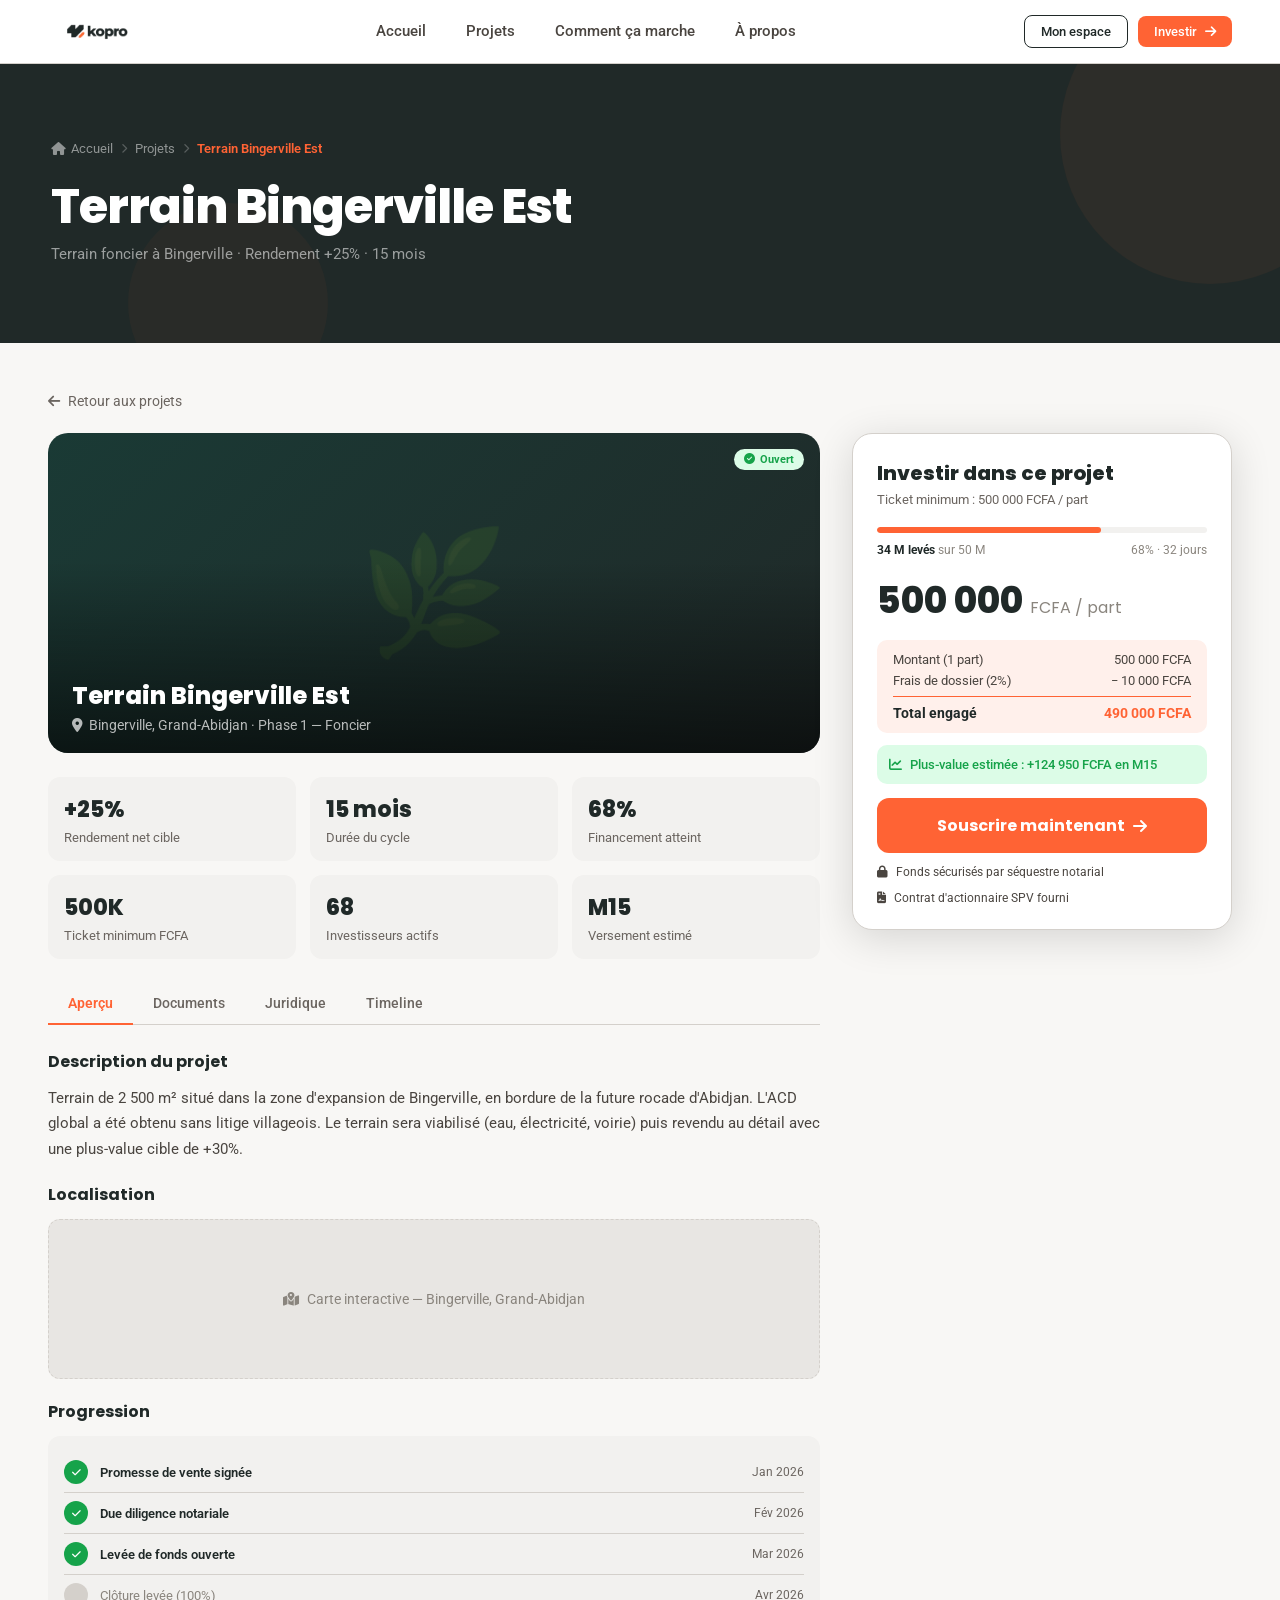
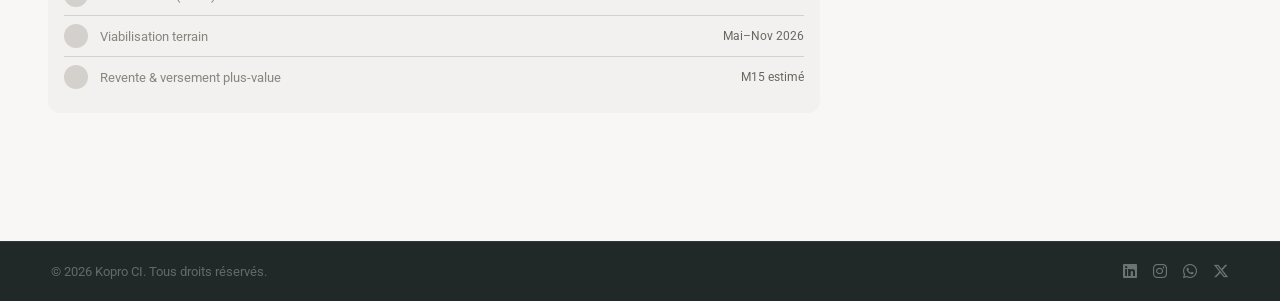
==== commit bfdb6e33: "update responsive navbar3" ====
--- a/detail.html
+++ b/detail.html
@@ -19,20 +19,42 @@
      NAVIGATION
 ════════════════════════════════════ -->
   <nav class="nav">
+
     <a class="nav-logo" href="index.html">
-      <img src="assets/images/logo2.png" alt="Kopro Logo" class="nav-logo-img">
+      <img src="assets/images/logo2.png" alt="Kopro Logo" class="nav-logo-img" />
     </a>
-    <div class="nav-links">
+
+    <div class="nav-links" id="nav-links">
+      <!-- Fermer -->
+      <button class="nav-close" onclick="toggleNav()">
+        <i class="fa-solid fa-xmark"></i>
+      </button>
+
       <a class="nav-link" href="index.html">Accueil</a>
-      <a class="nav-link  active" href="projects.html">Projets</a>
-      <a class="nav-link" href="#">Comment ça marche</a>
-      <a class="nav-link" href="#">À propos</a>
-    </div>
+      <a class="nav-link" href="projects.html">Projets</a>
+      <a class="nav-link" href="#" onclick="toggleNav()">Comment ça marche</a>
+      <a class="nav-link" href="#" onclick="toggleNav()">À propos</a>
+
+      <div class="nav-menu-actions">
+        <a class="btn-secondary btn-full-mobile" href="dashboard.html">Mon espace</a>
+        <a class="btn-primary btn-full-mobile" href="subscribe.html">
+          Investir <i class="fa-solid fa-arrow-right"></i>
+        </a>
+      </div>
+    </div>
+
     <div class="nav-actions">
-      <a class="btn-secondary btn-sm" href="dashboard.html">Mon espace</a>
-      <a class="btn-primary btn-sm" href="subscribe.html">Investir <i class="fa-solid fa-arrow-right"></i></a>
-    </div>
+      <a class="btn-secondary btn-sm nav-desktop-only" href="dashboard.html">Mon espace</a>
+      <a class="btn-primary btn-sm" href="subscribe.html">
+        Investir <i class="fa-solid fa-arrow-right"></i>
+      </a>
+      <button class="nav-burger" id="nav-burger" onclick="toggleNav()">
+        <i class="fa-solid fa-bars"></i>
+      </button>
+    </div>
+
   </nav>
+
 
   <!-- ════════════════════════════════════
      BANNIÈRE
--- a/css/style.css
+++ b/css/style.css
@@ -38,6 +38,10 @@
   padding: 0;
 }
 
+html, body {
+  overflow-x: hidden;
+}
+
 body {
   font-family: 'Roboto', sans-serif;
   background: var(--off-white);
@@ -54,11 +58,9 @@
   color: inherit;
 }
 
-/* Utilitaires */
 .text-orange { color: var(--orange); }
 .link-orange { color: var(--orange); cursor: pointer; }
 
-/* Scrollbar */
 ::-webkit-scrollbar       { width: 6px; }
 ::-webkit-scrollbar-track { background: var(--gray-100); }
 ::-webkit-scrollbar-thumb { background: var(--gray-300); border-radius: 3px; }
@@ -90,7 +92,7 @@
 .nav {
   position: sticky;
   top: 0;
-  z-index: 100;
+  z-index: 300;
   height: 64px;
   display: flex;
   align-items: center;
@@ -104,32 +106,17 @@
 .nav-logo {
   display: flex;
   align-items: center;
-  gap: 8px;
-}
-
-.nav-logo-icon {
-  width: 36px;
-  height: 36px;
-  border-radius: 8px;
-  background: var(--charcoal);
-  display: flex;
-  align-items: center;
-  justify-content: center;
-  position: relative;
-  overflow: hidden;
-}
-
-.nav-logo-icon::after {
-  content: '';
-  position: absolute;
-  bottom: 8px;
-  right: 8px;
-  width: 10px;
-  height: 10px;
-  background: var(--orange);
-  transform: rotate(45deg);
-}
-
+  text-decoration: none;
+}
+
+/* Logo image — une seule règle */
+.nav-logo-img {
+  height: 100px;
+  width: auto;
+  display: block;
+}
+
+/* Liens desktop */
 .nav-links {
   display: flex;
   align-items: center;
@@ -157,25 +144,47 @@
   align-items: center;
 }
 
-.nav-logo {
-    display: flex;
-    align-items: center;
-    text-decoration: none;
-}
-
-.nav-logo-img {
-    height: 150px; /* ajuste selon tes besoins */
-    width: auto;
-    display: block;
-}
-
+/* Burger — caché sur desktop */
+.nav-burger {
+  display: none;
+  border: none;
+  background: none;
+  font-size: 22px;
+  color: var(--charcoal);
+  cursor: pointer;
+  padding: 4px;
+  line-height: 1;
+}
+
+/* Bouton fermer — caché sur desktop */
+.nav-close {
+  display: none;
+}
+
+/* Boutons dans le menu mobile — cachés sur desktop */
+.nav-menu-actions { display: none; }
+
+/* Overlay sombre derrière le drawer */
+.nav-overlay {
+  display: none;
+  position: fixed;
+  inset: 0;
+  background: rgba(0, 0, 0, 0.5);
+  z-index: 200;
+  backdrop-filter: blur(2px);
+}
+
+.nav-overlay--visible { display: block; }
+
+/* Logo dans la sidebar dashboard */
 .sidebar-logo-image {
-    height: 58px;
-    width: auto;
-    display: block;
-    margin: 0 auto;
-    object-fit: contain;
-}
+  height: 58px;
+  width: auto;
+  display: block;
+  /* margin: 0 auto; */
+  object-fit: contain;
+}
+
 /* ─────────────────────────────────────────────
    BOUTONS
 ───────────────────────────────────────────── */
@@ -229,7 +238,7 @@
 .btn-lg   { font-size: 15px !important; padding: 14px 28px !important; }
 .btn-full { width: 100%; justify-content: center; padding: 14px !important; font-size: 15px !important; border-radius: 12px !important; margin-top: 8px; }
 
-/* Paire retour / suivant */
+/* Paire retour / suivant dans les formulaires */
 .btn-row      { display: flex; gap: 10px; margin-top: 20px; }
 .btn-row-back { flex: 1; padding: 13px !important; justify-content: center; }
 .btn-row-next { flex: 2; padding: 13px !important; border-radius: 10px !important; justify-content: center; }
@@ -249,9 +258,7 @@
   transition: color 0.2s;
 }
 
-.btn-back:hover {
-  color: var(--orange);
-}
+.btn-back:hover { color: var(--orange); }
 
 
 /* ─────────────────────────────────────────────
@@ -434,7 +441,6 @@
 .hero-card-loc  i { color: var(--orange); }
 .hero-card-meta { display: flex; justify-content: space-between; font-size: 12px; color: var(--gray-700); }
 .hero-card-meta strong { color: var(--charcoal); }
-.hero-card-meta span { color: var(--charcoal); }
 
 .hero-mini-stats    { display: grid; grid-template-columns: repeat(3, 1fr); gap: 10px; }
 .hero-mini-stat     { background: rgba(255,255,255,0.08); border-radius: 12px; padding: 12px; text-align: center; }
@@ -608,19 +614,14 @@
   line-height: 1.65;
 }
 
-/* Stats dans la bannière */
-.page-banner-stats {
-  display: flex;
-  gap: 32px;
-}
-
+.page-banner-stats { display: flex; gap: 32px; }
 .page-banner-stat     { text-align: center; }
 .page-banner-stat-val { font-family: 'Poppins', sans-serif; font-size: 26px; font-weight: 800; color: white; }
 .page-banner-stat-lbl { font-size: 11px; color: rgba(255,255,255,0.45); margin-top: 2px; }
 
 
 /* ─────────────────────────────────────────────
-   FIL D'ARIANE (Breadcrumb)
+   FIL D'ARIANE
 ───────────────────────────────────────────── */
 .breadcrumb {
   display: flex;
@@ -691,13 +692,12 @@
   border-radius: 100px;
 }
 
-.project-img-badge { position: absolute; top: 12px; right: 12px;  }
+.project-img-badge { position: absolute; top: 12px; right: 12px; }
 
 .project-body { padding: 20px; }
 .project-name { font-family: 'Poppins', sans-serif; font-weight: 700; font-size: 17px; color: var(--charcoal); margin-bottom: 4px; }
 .project-loc  { font-size: 12px; color: var(--gray-600); margin-bottom: 14px; display: flex; align-items: center; gap: 5px; }
 .project-loc  i { color: var(--orange); }
-
 .project-stats    { display: grid; grid-template-columns: repeat(3, 1fr); gap: 10px; margin-bottom: 16px; }
 .project-stat-val { font-family: 'Poppins', sans-serif; font-size: 18px; font-weight: 700; color: var(--charcoal); }
 .project-stat-lbl { font-size: 11px; color: var(--gray-600); margin-top: 1px; }
@@ -937,9 +937,9 @@
   line-height: 1.6;
 }
 
-.info-box p           { font-size: 14px; color: var(--gray-600); line-height: 1.6; }
-.info-box--orange     { background: var(--orange-pale); }
-.info-box--gray       { background: var(--gray-100); }
+.info-box p       { font-size: 14px; color: var(--gray-600); line-height: 1.6; }
+.info-box--orange { background: var(--orange-pale); }
+.info-box--gray   { background: var(--gray-100); }
 
 .info-box-title {
   font-weight: 700;
@@ -992,7 +992,7 @@
 
 
 /* ─────────────────────────────────────────────
-   BOX SOUSCRIPTION (sidebar détail)
+   BOX SOUSCRIPTION
 ───────────────────────────────────────────── */
 .detail-sidebar { position: sticky; top: 80px; }
 
@@ -1027,9 +1027,9 @@
   margin: 12px 0;
 }
 
-.parts-total-row { display: flex; justify-content: space-between; font-size: 13px; color: var(--gray-700); margin-bottom: 6px; }
+.parts-total-row       { display: flex; justify-content: space-between; font-size: 13px; color: var(--gray-700); margin-bottom: 6px; }
 .parts-total-row--bold { font-weight: 700; color: var(--charcoal); font-size: 14px; margin-bottom: 0; }
-.parts-divider { border: none; height: 1px; background: var(--orange); margin: 8px 0; }
+.parts-divider         { border: none; height: 1px; background: var(--orange); margin: 8px 0; }
 
 .plusvalue-box {
   background: var(--green-pale);
@@ -1078,10 +1078,6 @@
   margin-top: 12px;
 }
 
-.trust-row i {
-  color: var(--orange);
-}
-
 
 /* ─────────────────────────────────────────────
    FUNNEL SOUSCRIPTION
@@ -1146,9 +1142,9 @@
 }
 
 .form-input:focus { outline: none; border-color: var(--orange); }
-.form-row { display: grid; grid-template-columns: 1fr 1fr; gap: 14px; }
-
-/* Zones d'upload */
+.form-row         { display: grid; grid-template-columns: 1fr 1fr; gap: 14px; }
+
+/* Upload */
 .upload-zone {
   border: 1.5px dashed var(--gray-300);
   border-radius: 12px;
@@ -1165,7 +1161,7 @@
 .upload-zone-hint      { font-size: 12px; color: var(--gray-500); }
 
 /* Résumé projet */
-.project-recap { background: var(--gray-100); border-radius: 14px; padding: 18px; margin-bottom: 20px; }
+.project-recap        { background: var(--gray-100); border-radius: 14px; padding: 18px; margin-bottom: 20px; }
 .project-recap-header { display: flex; justify-content: space-between; align-items: center; margin-bottom: 14px; }
 .project-recap-name   { font-family: 'Poppins', sans-serif; font-weight: 700; font-size: 16px; }
 .project-recap-loc    { font-size: 12px; color: var(--gray-500); display: flex; align-items: center; gap: 5px; margin-top: 2px; }
@@ -1203,7 +1199,7 @@
   line-height: 1.7;
 }
 
-.checkbox-row { display: flex; align-items: flex-start; gap: 10px; font-size: 13px; color: var(--gray-700); cursor: pointer; margin-bottom: 16px; }
+.checkbox-row       { display: flex; align-items: flex-start; gap: 10px; font-size: 13px; color: var(--gray-700); cursor: pointer; margin-bottom: 16px; }
 .checkbox-row input { margin-top: 2px; accent-color: var(--orange); }
 
 /* OTP */
@@ -1229,21 +1225,19 @@
 .otp-resend      { font-size: 12px; color: var(--gray-500); }
 
 /* Confirmation */
-.success-box    { text-align: center; padding: 20px 0; }
-.success-icon   { font-size: 56px; color: var(--green); margin-bottom: 16px; }
-.success-title  { font-family: 'Poppins', sans-serif; font-size: 26px; font-weight: 800; color: var(--charcoal); margin-bottom: 8px; }
-.success-sub    { font-size: 15px; color: var(--gray-500); max-width: 400px; margin: 0 auto 24px; line-height: 1.6; }
+.success-box     { text-align: center; padding: 20px 0; }
+.success-icon    { font-size: 56px; color: var(--green); margin-bottom: 16px; }
+.success-title   { font-family: 'Poppins', sans-serif; font-size: 26px; font-weight: 800; color: var(--charcoal); margin-bottom: 8px; }
+.success-sub     { font-size: 15px; color: var(--gray-500); max-width: 400px; margin: 0 auto 24px; line-height: 1.6; }
 .success-details { background: var(--orange-pale); border-radius: 14px; padding: 20px; text-align: left; margin-bottom: 20px; }
-.success-row    { display: flex; justify-content: space-between; font-size: 14px; padding: 4px 0; color: var(--gray-500); }
+.success-row     { display: flex; justify-content: space-between; font-size: 14px; padding: 4px 0; color: var(--gray-500); }
 .success-row strong { color: var(--charcoal); }
-.success-email  { font-size: 12px; color: var(--gray-500); margin-bottom: 20px; display: flex; align-items: center; justify-content: center; gap: 6px; }
+.success-email   { font-size: 12px; color: var(--gray-500); margin-bottom: 20px; display: flex; align-items: center; justify-content: center; gap: 6px; }
 
 
 /* ─────────────────────────────────────────────
    DASHBOARD — Layout fixe
 ───────────────────────────────────────────── */
-
-/* Body dashboard */
 .dash-body {
   overflow: hidden;
   height: 100vh;
@@ -1266,9 +1260,12 @@
 
 .dash-sidebar-logo {
   background-color: white;
-  padding: 0px 41px;
+  padding: 0 20px;
   border-bottom: 1px solid rgba(255,255,255,0.08);
   flex-shrink: 0;
+  display: flex;
+  align-items: center;
+  justify-content: center;
 }
 
 .dash-sidebar-profile {
@@ -1346,12 +1343,12 @@
   font-family: 'Roboto', sans-serif;
 }
 
-.dash-nav-item i         { width: 18px; text-align: center; font-size: 14px; flex-shrink: 0; color: inherit; }
-.dash-nav-item:hover     { background: rgba(255,255,255,0.07); color: white; }
-.dash-nav-item--active   { background: var(--orange); color: white; }
-.dash-nav-item--muted    { opacity: 0.5; }
+.dash-nav-item i           { width: 18px; text-align: center; font-size: 14px; flex-shrink: 0; color: inherit; }
+.dash-nav-item:hover       { background: rgba(255,255,255,0.07); color: white; }
+.dash-nav-item--active     { background: var(--orange); color: white; }
+.dash-nav-item--muted      { opacity: 0.5; }
 .dash-nav-item--muted:hover { opacity: 1; color: white; }
-.dash-nav-item--danger   { color: rgba(255, 100, 80, 0.7); }
+.dash-nav-item--danger     { color: rgba(255, 100, 80, 0.7); }
 .dash-nav-item--danger:hover { background: rgba(255,99,52,0.12); color: var(--orange); }
 
 .dash-nav-badge {
@@ -1431,7 +1428,6 @@
   padding: 4px;
 }
 
-.dash-topbar-notif i    { color: var(--gray-500); }
 .dash-topbar-notif:hover { color: var(--charcoal); }
 
 .dash-topbar-notif-dot {
@@ -1457,7 +1453,6 @@
 
 .dash-topbar-user:hover    { background: var(--gray-100); }
 .dash-topbar-user-name     { font-size: 13px; font-weight: 500; color: var(--charcoal); }
-.dash-topbar-user i        { font-size: 11px; color: var(--gray-500); }
 
 .dash-user-avatar--sm {
   width: 30px;
@@ -1528,7 +1523,8 @@
   margin-bottom: 12px;
 }
 
-.kpi-icon         { font-size: 18px; color: var(--gray-500); }
+/* Icône KPI — simple, sans fond orange */
+.kpi-icon         { font-size: 20px; color: var(--gray-500); }
 .kpi-icon i { 
    background: var(--orange);
    color: white;
@@ -1540,9 +1536,9 @@
    border-radius: 10%;
    font-size: 25px;
 }
-.kpi-icon--orange { color: var(--orange) !important; }
+/* .kpi-icon--orange { color: var(--orange) !important; }
 .kpi-icon--green  { color: var(--green) !important; }
-.kpi-icon--blue   { color: #3B82F6 !important; }
+.kpi-icon--blue   { color: #3B82F6 !important; } */
 
 .kpi-badge {
   font-size: 11px;
@@ -1564,7 +1560,6 @@
 .kpi-lbl         { font-size: 12px; color: var(--gray-500); margin-top: 4px; }
 .kpi-delta       { font-size: 11px; color: var(--green); font-weight: 600; margin-top: 6px; display: flex; align-items: center; gap: 4px; }
 
-
 /* Grille dashboard */
 .dash-grid { display: grid; grid-template-columns: 1fr 340px; gap: 20px; }
 .dash-col  { display: flex; flex-direction: column; gap: 20px; }
@@ -1577,10 +1572,10 @@
   box-shadow: var(--shadow);
 }
 
-.dash-card-header { display: flex; justify-content: space-between; align-items: center; margin-bottom: 16px; }
-.dash-card-title  { font-family: 'Poppins', sans-serif; font-weight: 700; font-size: 15px; color: var(--charcoal); }
-.dash-card-link   { font-size: 13px; color: var(--orange); font-weight: 500; display: flex; align-items: center; gap: 5px; }
-.dash-card-tag    { font-size: 11px; color: var(--gray-500); background: var(--gray-100); padding: 3px 10px; border-radius: 100px; }
+.dash-card-header      { display: flex; justify-content: space-between; align-items: center; margin-bottom: 16px; }
+.dash-card-title       { font-family: 'Poppins', sans-serif; font-weight: 700; font-size: 15px; color: var(--charcoal); }
+.dash-card-link        { font-size: 13px; color: var(--orange); font-weight: 500; display: flex; align-items: center; gap: 5px; }
+.dash-card-tag         { font-size: 11px; color: var(--gray-500); background: var(--gray-100); padding: 3px 10px; border-radius: 100px; }
 .dash-card-tag--orange { background: var(--orange-pale); color: var(--orange); }
 
 /* Investissements */
@@ -1628,9 +1623,96 @@
 .dash-chart-bar--active { background: var(--orange) !important; opacity: 1 !important; }
 .dash-chart-labels      { display: flex; justify-content: space-between; font-size: 11px; color: var(--gray-500); margin-top: 6px; }
 
-/* Overlay mobile */
-.dash-overlay { display: none; position: fixed; inset: 0; background: rgba(0,0,0,0.5); z-index: 150; }
-.dash-overlay--visible { display: block; }
+/* Overlay mobile dashboard */
+.dash-overlay            { display: none; position: fixed; inset: 0; background: rgba(0,0,0,0.5); z-index: 150; }
+.dash-overlay--visible   { display: block; }
+
+/* Footer dashboard */
+.dash-footer {
+  flex-shrink: 0;
+  display: flex;
+  align-items: center;
+  justify-content: center;
+  padding: 14px 28px;
+  background: white;
+  border-top: 1px solid var(--gray-300);
+  font-size: 12px;
+  color: var(--gray-500);
+}
+
+
+/* ─────────────────────────────────────────────
+   FOOTER PRINCIPAL
+───────────────────────────────────────────── */
+.footer {
+  background: var(--charcoal);
+  margin-top: 80px;
+}
+
+.footer-inner {
+  max-width: 1280px;
+  margin: 0 auto;
+  padding: 60px clamp(16px, 4vw, 80px) 40px;
+  display: grid;
+  grid-template-columns: 1fr 2fr;
+  gap: 60px;
+}
+
+.footer-brand { display: flex; flex-direction: column; gap: 16px; }
+
+.footer-desc {
+  font-size: 14px;
+  color: rgba(255,255,255,0.45);
+  line-height: 1.65;
+  max-width: 260px;
+}
+
+.footer-links {
+  display: grid;
+  grid-template-columns: repeat(3, 1fr);
+  gap: 32px;
+}
+
+.footer-col { display: flex; flex-direction: column; gap: 10px; }
+
+.footer-col-title {
+  font-family: 'Poppins', sans-serif;
+  font-size: 13px;
+  font-weight: 700;
+  color: white;
+  margin-bottom: 4px;
+}
+
+.footer-col a {
+  font-size: 13px;
+  color: rgba(255,255,255,0.45);
+  transition: color 0.2s;
+}
+
+.footer-col a:hover { color: var(--orange); }
+
+.footer-bottom { border-top: 1px solid rgba(255,255,255,0.08); }
+
+.footer-bottom-inner {
+  max-width: 1280px;
+  margin: 0 auto;
+  padding: 20px clamp(16px, 4vw, 80px);
+  display: flex;
+  align-items: center;
+  justify-content: space-between;
+  font-size: 13px;
+  color: rgba(255,255,255,0.3);
+}
+
+.footer-socials { display: flex; gap: 16px; }
+
+.footer-socials a {
+  color: rgba(255,255,255,0.35);
+  font-size: 16px;
+  transition: color 0.2s;
+}
+
+.footer-socials a:hover { color: var(--orange); }
 
 
 /* ─────────────────────────────────────────────
@@ -1647,13 +1729,92 @@
   .projects-grid   { grid-template-columns: 1fr; }
   .detail-grid     { grid-template-columns: 1fr; }
   .detail-sidebar  { position: static; }
-  .nav-links       { display: none; }
   .detail-metrics  { grid-template-columns: repeat(2, 1fr); }
   .form-row        { grid-template-columns: 1fr; }
   .page-banner-right { display: none; }
 }
 
 @media (max-width: 768px) {
+
+  /* Navigation — drawer depuis la droite */
+  .nav-burger       { display: block; }
+  .nav-desktop-only { display: none; }
+
+/* Dans @media (max-width: 768px) */
+.nav-links {
+  position: fixed;
+  top: 0;
+  right: 0;
+  width: 280px;
+  height: 95vh;
+  background: white;
+  z-index: 400;           /* ← monter le z-index */
+  flex-direction: column;
+  align-items: flex-start;
+  gap: 0;
+  padding: 20px 24px 32px;
+  border-radius: 12px 0 0 12px;
+  box-shadow: -8px 0 32px rgba(0,0,0,0.15);
+  transform: translateX(100%);
+  visibility: hidden;     /* ← ajouter */
+  transition: transform 0.3s cubic-bezier(0.4, 0, 0.2, 1),
+              visibility 0.3s;
+}
+
+.nav-links--open {
+  transform: translateX(0);
+  visibility: visible;    /* ← ajouter */
+}
+
+  .nav-close {
+    display: flex;
+    align-items: center;
+    justify-content: center;
+    align-self: flex-end;
+    width: 36px;
+    height: 36px;
+    border: none;
+    background: var(--gray-100);
+    border-radius: 8px;
+    font-size: 18px;
+    color: var(--charcoal);
+    cursor: pointer;
+    margin-bottom: 24px;
+    transition: background 0.2s;
+  }
+
+  .nav-close:hover { background: var(--gray-200); }
+
+  .nav-link {
+    width: 100%;
+    padding: 14px 0;
+    border-bottom: 1px solid var(--gray-100);
+    font-size: 16px;
+    color: var(--charcoal);
+  }
+
+  .nav-link:last-of-type { border-bottom: none; }
+  .nav-link.active       { color: var(--orange); }
+
+  .nav-menu-actions {
+    display: flex;
+    flex-direction: column;
+    gap: 10px;
+    width: 100%;
+    margin-top: auto;
+    padding-top: 24px;
+    border-top: 1px solid var(--gray-100);
+  }
+
+  .btn-full-mobile {
+    width: 100%;
+    justify-content: center;
+    padding: 13px 20px !important;
+    font-size: 14px !important;
+    border-radius: 10px !important;
+  }
+
+  /* Dashboard */
   .dash-sidebar         { transform: translateX(-100%); }
   .dash-sidebar--open   { transform: translateX(0); }
   .dash-wrapper         { margin-left: 0; }
@@ -1661,72 +1822,18 @@
   .dash-topbar-user-name { display: none; }
   .dash-kpis            { grid-template-columns: repeat(2, 1fr); }
   .dash-greeting        { flex-direction: column; gap: 12px; }
+
+  /* Footer */
+  .footer-inner        { grid-template-columns: 1fr; gap: 40px; }
+  .footer-links        { grid-template-columns: repeat(2, 1fr); }
+  .footer-bottom-inner { flex-direction: column; gap: 12px; text-align: center; }
 }
 
 @media (max-width: 540px) {
-  .steps        { grid-template-columns: 1fr; }
-  .dash-kpis    { grid-template-columns: 1fr 1fr; }
-  .pay-methods  { grid-template-columns: repeat(2, 1fr); }
-  .dash-main    { padding: 16px; }
-  .dash-topbar  { padding: 0 16px; }
-}
-
-
-/* ─────────────────────────────────────────────
-   FOOTER
-───────────────────────────────────────────── */
-.footer {
-  background: var(--charcoal);
-  margin-top: 80px;
-}
-
-
-/* Bas du footer */
-.footer-bottom {
-  border-top: 1px solid rgba(255,255,255,0.08);
-}
-
-.footer-bottom-inner {
-  max-width: 1280px;
-  margin: 0 auto;
-  padding: 20px clamp(16px, 4vw, 80px);
-  display: flex;
-  align-items: center;
-  justify-content: space-between;
-  font-size: 13px;
-  color: rgba(255,255,255,0.3);
-}
-
-.footer-socials {
-  display: flex;
-  gap: 16px;
-}
-
-.footer-socials a {
-  color: rgba(255,255,255,0.35);
-  font-size: 16px;
-  transition: color 0.2s;
-}
-
-.footer-socials a:hover { color: var(--orange); }
-
-@media (max-width: 768px) {
-  .footer-bottom-inner { flex-direction: column; gap: 12px; text-align: center; }
-}
-
-@media (max-width: 480px) {
+  .steps       { grid-template-columns: 1fr; }
+  .dash-kpis   { grid-template-columns: 1fr 1fr; }
+  .pay-methods { grid-template-columns: repeat(2, 1fr); }
+  .dash-main   { padding: 16px; }
+  .dash-topbar { padding: 0 16px; }
   .footer-links { grid-template-columns: 1fr; }
-}
-
-
-.dash-footer {
-  flex-shrink: 0;
-  display: flex;
-  align-items: center;
-  justify-content: center;
-  padding: 14px 28px;
-  background: white;
-  border-top: 1px solid var(--gray-300);
-  font-size: 12px;
-  color: var(--gray-500);
-}
+}
